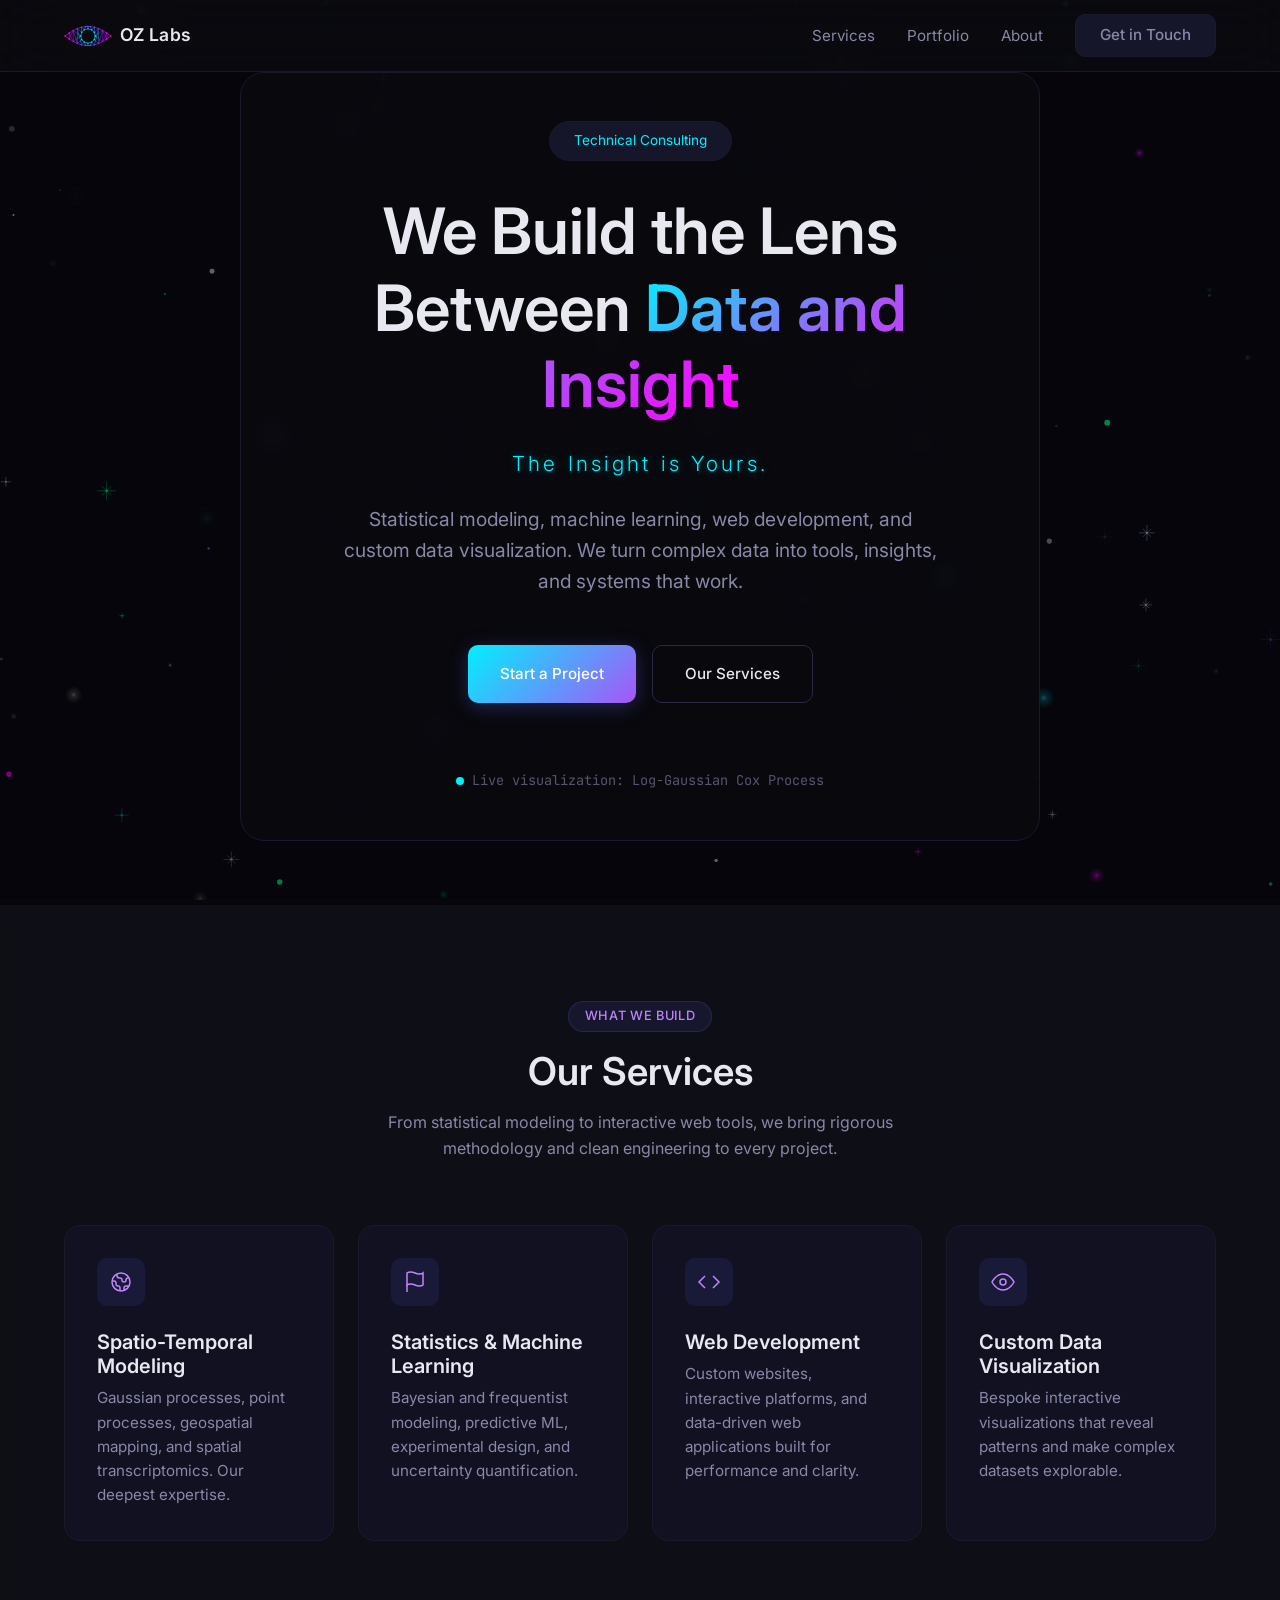
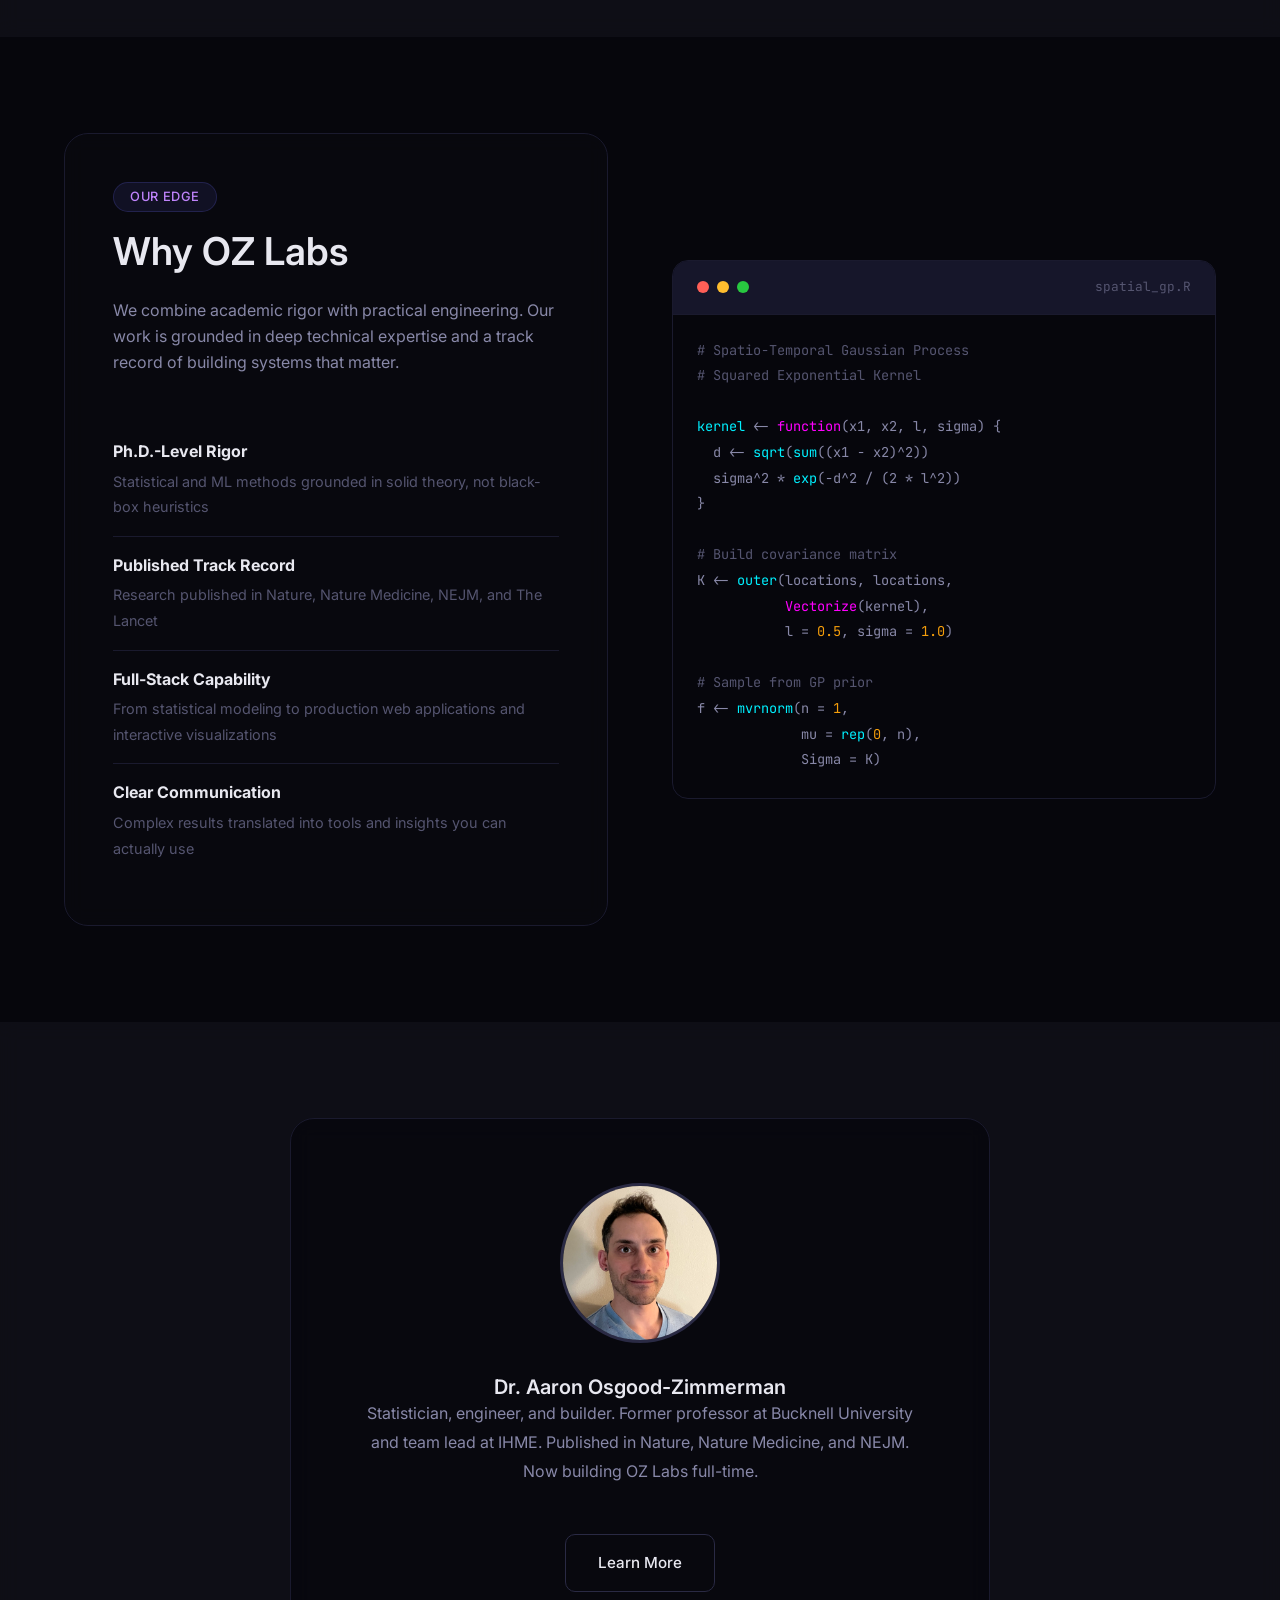
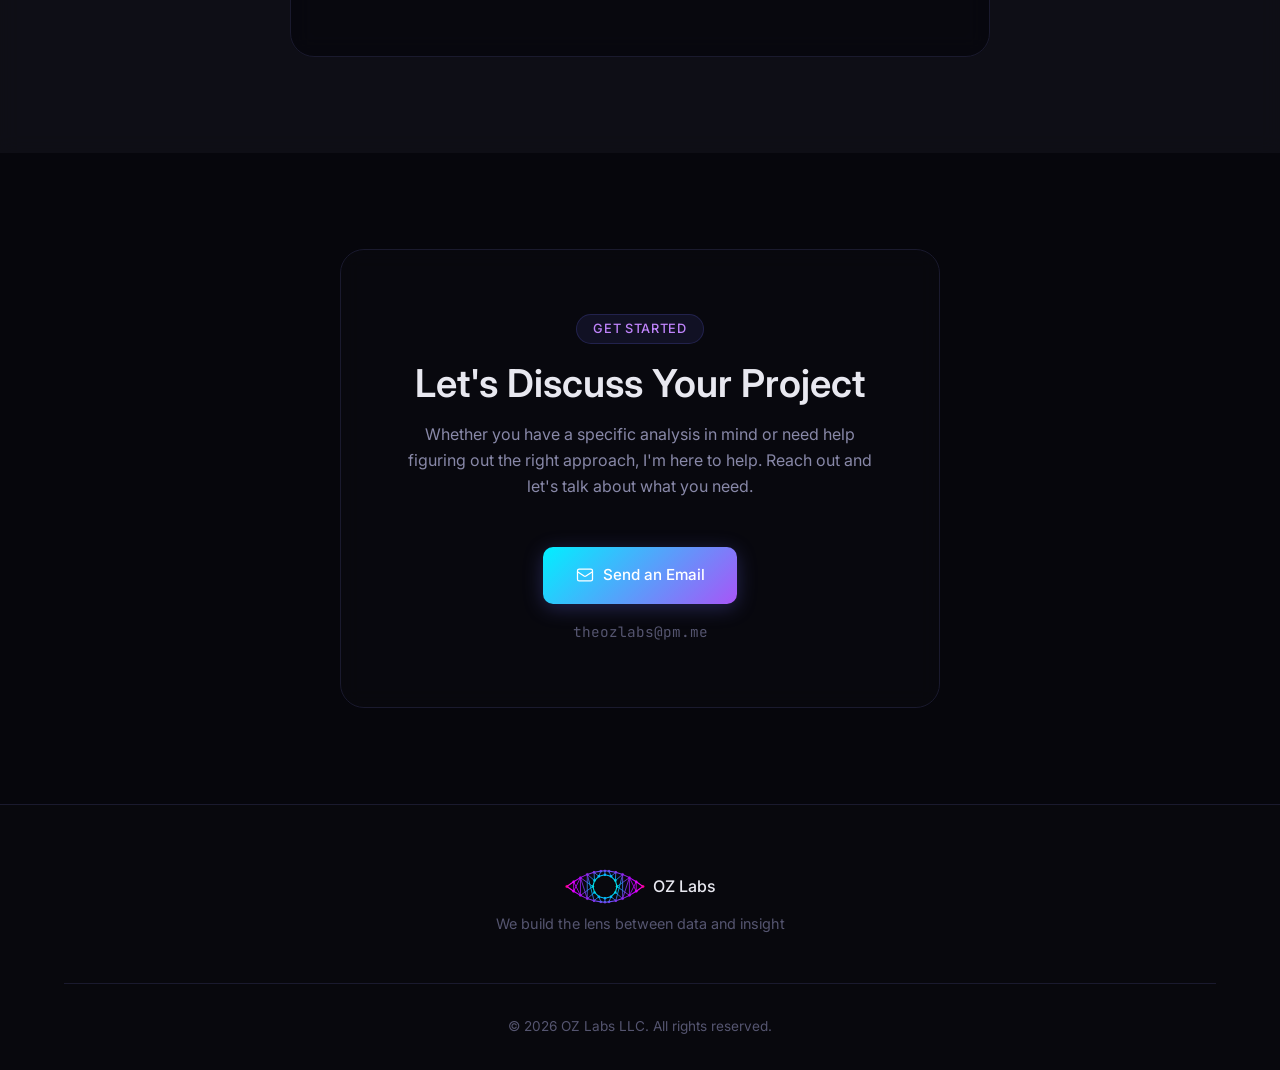
==== index.html @ 91faa467 "Task 1: remove empty testimonials section from rendered page Section markup kept in an HTML comment " ====
<!DOCTYPE html>
<html lang="en">
<head>
    <meta charset="UTF-8">
    <meta name="viewport" content="width=device-width, initial-scale=1.0">
    <title>OZ Labs | Statistics, Machine Learning & Data Visualization</title>
    <meta name="description" content="Statistical modeling, machine learning, web development, and custom data visualization. We turn complex data into tools, insights, and systems that work.">
    <link rel="icon" type="image/svg+xml" href="img/oz-labs-favicon.svg">
    <link rel="preconnect" href="https://fonts.googleapis.com">
    <link rel="preconnect" href="https://fonts.gstatic.com" crossorigin>
    <link href="https://fonts.googleapis.com/css2?family=Inter:wght@300;400;500;600;700&family=JetBrains+Mono:wght@400;500&display=swap" rel="stylesheet">
    <link rel="stylesheet" href="styles.css">
    <!-- Open Graph -->
    <meta property="og:type" content="website">
    <meta property="og:title" content="OZ Labs | Statistics, Machine Learning & Data Visualization">
    <meta property="og:description" content="Statistical modeling, machine learning, web development, and custom data visualization. We build the lens between data and insight.">
    <!-- Analytics: Sign up at https://plausible.io and replace ozstats.space below -->
    <!-- <script defer data-domain="ozstats.space" src="https://plausible.io/js/script.js"></script> -->
</head>
<body>
    <!-- Spatial GP Background Canvas -->
    <canvas id="gp-canvas"></canvas>

    <!-- Navigation -->
    <nav class="navbar">
        <div class="nav-container">
            <a href="#" class="logo">
                <img class="logo-eye" src="img/oz-labs-logo.svg" alt="OZ Labs">
                <span class="logo-text">OZ Labs</span>
            </a>
            <button class="nav-toggle" aria-label="Toggle navigation">
                <span></span>
                <span></span>
                <span></span>
            </button>
            <ul class="nav-menu">
                <li><a href="services.html">Services</a></li>
                <li><a href="portfolio.html">Portfolio</a></li>
                <li><a href="about.html">About</a></li>
                <li><a href="#contact" class="btn btn-nav">Get in Touch</a></li>
            </ul>
        </div>
    </nav>

    <!-- Hero Section -->
    <section class="hero">
        <div class="hero-content">
            <div class="hero-badge">Technical Consulting</div>
            <h1>We Build the Lens Between <span class="gradient-text">Data and Insight</span></h1>
            <p class="hero-sub-tagline">The Insight is Yours.</p>
            <p class="hero-subtitle">Statistical modeling, machine learning, web development, and custom data visualization. We turn complex data into tools, insights, and systems that work.</p>
            <div class="hero-cta">
                <a href="#contact" class="btn btn-primary">Start a Project</a>
                <a href="#services" class="btn btn-secondary">Our Services</a>
            </div>
            <div class="hero-note">
                <span class="pulse"></span>
                <span>Live visualization: Log-Gaussian Cox Process</span>
            </div>
        </div>
    </section>

    <!-- Services Section -->
    <section id="services" class="services">
        <div class="container">
            <div class="section-header">
                <span class="section-tag">What We Build</span>
                <h2>Our Services</h2>
                <p>From statistical modeling to interactive web tools, we bring rigorous methodology and clean engineering to every project.</p>
            </div>
            <div class="services-grid services-grid-4">
                <a href="services.html#spacetime" class="service-card">
                    <div class="service-icon">
                        <svg viewBox="0 0 24 24" fill="none" stroke="currentColor" stroke-width="1.5">
                            <path d="M3.055 11H5a2 2 0 012 2v1a2 2 0 002 2 2 2 0 012 2v2.945M8 3.935V5.5A2.5 2.5 0 0010.5 8h.5a2 2 0 012 2 2 2 0 104 0 2 2 0 012-2h1.064M15 20.488V18a2 2 0 012-2h3.064M21 12a9 9 0 11-18 0 9 9 0 0118 0z"/>
                        </svg>
                    </div>
                    <h3>Spatio-Temporal Modeling</h3>
                    <p>Gaussian processes, point processes, geospatial mapping, and spatial transcriptomics. Our deepest expertise.</p>
                </a>
                <a href="services.html#stats" class="service-card">
                    <div class="service-icon">
                        <svg viewBox="0 0 24 24" fill="none" stroke="currentColor" stroke-width="1.5">
                            <path d="M4 15s1-1 4-1 5 2 8 2 4-1 4-1V3s-1 1-4 1-5-2-8-2-4 1-4 1z"/><line x1="4" y1="22" x2="4" y2="15"/>
                        </svg>
                    </div>
                    <h3>Statistics & Machine Learning</h3>
                    <p>Bayesian and frequentist modeling, predictive ML, experimental design, and uncertainty quantification.</p>
                </a>
                <a href="services.html#web" class="service-card">
                    <div class="service-icon">
                        <svg viewBox="0 0 24 24" fill="none" stroke="currentColor" stroke-width="1.5">
                            <path d="M16 18l6-6-6-6M8 6l-6 6 6 6"/>
                        </svg>
                    </div>
                    <h3>Web Development</h3>
                    <p>Custom websites, interactive platforms, and data-driven web applications built for performance and clarity.</p>
                </a>
                <a href="services.html#dataviz" class="service-card">
                    <div class="service-icon">
                        <svg viewBox="0 0 24 24" fill="none" stroke="currentColor" stroke-width="1.5">
                            <path d="M1 12s4-8 11-8 11 8 11 8-4 8-11 8-11-8-11-8z"/><circle cx="12" cy="12" r="3"/>
                        </svg>
                    </div>
                    <h3>Custom Data Visualization</h3>
                    <p>Bespoke interactive visualizations that reveal patterns and make complex datasets explorable.</p>
                </a>
            </div>
        </div>
    </section>

    <!-- Why OZ Labs Section -->
    <section id="expertise" class="expertise">
        <div class="container">
            <div class="expertise-grid">
                <div class="expertise-content">
                    <span class="section-tag">Our Edge</span>
                    <h2>Why OZ Labs</h2>
                    <p>We combine academic rigor with practical engineering. Our work is grounded in deep technical expertise and a track record of building systems that matter.</p>
                    <ul class="expertise-list">
                        <li>
                            <strong>Ph.D.-Level Rigor</strong>
                            <span>Statistical and ML methods grounded in solid theory, not black-box heuristics</span>
                        </li>
                        <li>
                            <strong>Published Track Record</strong>
                            <span>Research published in Nature, Nature Medicine, NEJM, and The Lancet</span>
                        </li>
                        <li>
                            <strong>Full-Stack Capability</strong>
                            <span>From statistical modeling to production web applications and interactive visualizations</span>
                        </li>
                        <li>
                            <strong>Clear Communication</strong>
                            <span>Complex results translated into tools and insights you can actually use</span>
                        </li>
                    </ul>
                </div>
                <div class="expertise-visual">
                    <div class="code-block">
                        <div class="code-header">
                            <span class="code-dot"></span>
                            <span class="code-dot"></span>
                            <span class="code-dot"></span>
                            <span class="code-title">spatial_gp.R</span>
                        </div>
                        <pre><code><span class="code-comment"># Spatio-Temporal Gaussian Process</span>
<span class="code-comment"># Squared Exponential Kernel</span>

<span class="code-fn">kernel</span> <- <span class="code-keyword">function</span>(x1, x2, l, sigma) {
  d <- <span class="code-fn">sqrt</span>(<span class="code-fn">sum</span>((x1 - x2)^2))
  sigma^2 * <span class="code-fn">exp</span>(-d^2 / (2 * l^2))
}

<span class="code-comment"># Build covariance matrix</span>
K <- <span class="code-fn">outer</span>(locations, locations,
           <span class="code-keyword">Vectorize</span>(kernel),
           l = <span class="code-num">0.5</span>, sigma = <span class="code-num">1.0</span>)

<span class="code-comment"># Sample from GP prior</span>
f <- <span class="code-fn">mvrnorm</span>(n = <span class="code-num">1</span>,
             mu = <span class="code-fn">rep</span>(<span class="code-num">0</span>, n),
             Sigma = K)</code></pre>
                    </div>
                </div>
            </div>
        </div>
    </section>

    <!-- About Section -->
    <section id="about" class="about">
        <div class="container">
            <div class="about-teaser">
                <div class="about-headshot">
                    <img src="img/headshot.jpg" alt="Dr. Aaron Osgood-Zimmerman" onerror="this.style.display='none'">
                </div>
                <h3>Dr. Aaron Osgood-Zimmerman</h3>
                <p>Statistician, engineer, and builder. Former professor at Bucknell University and team lead at IHME. Published in Nature, Nature Medicine, and NEJM. Now building OZ Labs full-time.</p>
                <a href="about.html" class="btn btn-secondary">Learn More</a>
            </div>
        </div>
    </section>

    <!-- Contact Section -->
    <section id="contact" class="contact">
        <div class="container">
            <div class="contact-centered">
                <span class="section-tag">Get Started</span>
                <h2>Let's Discuss Your Project</h2>
                <p>Whether you have a specific analysis in mind or need help figuring out the right approach, I'm here to help. Reach out and let's talk about what you need.</p>
                <div class="contact-cta">
                    <a href="mailto:theozlabs@pm.me?subject=OZ%20Labs%20Inquiry" class="btn btn-primary">
                        <svg viewBox="0 0 24 24" fill="none" stroke="currentColor" stroke-width="1.5" width="20" height="20">
                            <path d="M3 8l7.89 5.26a2 2 0 002.22 0L21 8M5 19h14a2 2 0 002-2V7a2 2 0 00-2-2H5a2 2 0 00-2 2v10a2 2 0 002 2z"/>
                        </svg>
                        Send an Email
                    </a>
                    <a href="mailto:theozlabs@pm.me" class="contact-email-link">theozlabs@pm.me</a>
                </div>
            </div>
        </div>
    </section>

    <!--
    Testimonials section. Re-enable when at least 2 real client quotes are available.
    To re-enable: move the markup below out of this comment, then duplicate the
    testimonial-card div (replacing the placeholder text) once per client quote.

    <section id="testimonials" class="testimonials">
        <div class="container">
            <div class="section-header">
                <span class="section-tag">Testimonials</span>
                <h2>What Clients Say</h2>
            </div>
            <div class="testimonials-grid">
                <div class="testimonial-card">
                    <blockquote>
                        <p>"Quote from client about their experience working with OZ Labs."</p>
                    </blockquote>
                    <div class="testimonial-author">
                        <strong>Client Name</strong>
                        <span>Title, Organization</span>
                    </div>
                </div>
            </div>
        </div>
    </section>
    -->

    <!-- Footer -->
    <footer class="footer">
        <div class="container">
            <div class="footer-content">
                <div class="footer-brand">
                    <img class="footer-logo-eye" src="img/oz-labs-logo.svg" alt="OZ Labs">
                    <span>OZ Labs</span>
                </div>
                <p class="footer-tagline">We build the lens between data and insight</p>
            </div>
            <div class="footer-bottom">
                <p>&copy; 2026 OZ Labs LLC. All rights reserved.</p>
            </div>
        </div>
    </footer>

    <script src="main.js"></script>
</body>
</html>
---- styles.css ----
/* ============================================
   OZ Labs - Styles
   ============================================ */

/* CSS Variables */
:root {
    /* Colors — OZ Labs palette */
    --color-bg: #06060c;
    --color-bg-elevated: #0d0d18;
    --color-bg-card: #111122;
    --color-surface: #16162a;
    --color-border: #1a1a2e;
    --color-border-light: #2a2a44;

    --color-text: #e8e8f0;
    --color-text-secondary: #8888a8;
    --color-text-muted: #555570;

    --color-primary: #a855f7;
    --color-primary-light: #c084fc;
    --color-primary-dark: #9333ea;

    --color-accent: #00f0ff;
    --color-accent-secondary: #ff00ff;

    --color-green: #00ff88;

    --gradient-primary: linear-gradient(135deg, var(--color-accent) 0%, var(--color-primary) 100%);
    --gradient-text: linear-gradient(135deg, var(--color-accent) 0%, var(--color-primary) 50%, var(--color-accent-secondary) 100%);

    /* Typography */
    --font-sans: 'Inter', -apple-system, BlinkMacSystemFont, 'Segoe UI', sans-serif;
    --font-mono: 'JetBrains Mono', 'Fira Code', monospace;

    /* Spacing */
    --space-xs: 0.25rem;
    --space-sm: 0.5rem;
    --space-md: 1rem;
    --space-lg: 1.5rem;
    --space-xl: 2rem;
    --space-2xl: 3rem;
    --space-3xl: 4rem;
    --space-4xl: 6rem;

    /* Sizing */
    --container-max: 1200px;
    --nav-height: 72px;

    /* Effects */
    --transition-fast: 150ms ease;
    --transition-base: 250ms ease;
    --transition-slow: 400ms ease;
    --shadow-sm: 0 1px 2px rgba(0, 0, 0, 0.3);
    --shadow-md: 0 4px 12px rgba(0, 0, 0, 0.4);
    --shadow-lg: 0 8px 32px rgba(0, 0, 0, 0.5);
    --radius-sm: 6px;
    --radius-md: 10px;
    --radius-lg: 16px;
    --radius-xl: 24px;
}

/* Reset */
*, *::before, *::after {
    box-sizing: border-box;
    margin: 0;
    padding: 0;
}

html {
    scroll-behavior: smooth;
    scroll-padding-top: var(--nav-height);
}

body {
    font-family: var(--font-sans);
    font-size: 16px;
    line-height: 1.6;
    color: var(--color-text);
    background-color: var(--color-bg);
    overflow-x: hidden;
    -webkit-font-smoothing: antialiased;
    -moz-osx-font-smoothing: grayscale;
}

/* GP Canvas Background */
#gp-canvas {
    position: fixed;
    top: 0;
    left: 0;
    width: 100%;
    height: 100%;
    z-index: -1;
    opacity: 0.6;
}

/* Container */
.container {
    width: 100%;
    max-width: var(--container-max);
    margin: 0 auto;
    padding: 0 var(--space-lg);
}

/* Typography */
h1, h2, h3, h4, h5, h6 {
    font-weight: 600;
    line-height: 1.2;
    color: var(--color-text);
}

h1 { font-size: clamp(2.5rem, 5vw, 4rem); }
h2 { font-size: clamp(1.75rem, 3vw, 2.5rem); }
h3 { font-size: 1.25rem; }

p {
    color: var(--color-text-secondary);
}

a {
    color: inherit;
    text-decoration: none;
}

/* Buttons */
.btn {
    display: inline-flex;
    align-items: center;
    justify-content: center;
    gap: var(--space-sm);
    padding: var(--space-md) var(--space-xl);
    font-family: var(--font-sans);
    font-size: 0.95rem;
    font-weight: 500;
    border-radius: var(--radius-md);
    border: none;
    cursor: pointer;
    transition: all var(--transition-base);
    text-decoration: none;
}

.btn-primary {
    background: var(--gradient-primary);
    color: white;
    box-shadow: 0 4px 20px rgba(99, 102, 241, 0.3);
}

.btn-primary:hover {
    transform: translateY(-2px);
    box-shadow: 0 6px 28px rgba(99, 102, 241, 0.4);
}

.btn-secondary {
    background: transparent;
    color: var(--color-text);
    border: 1px solid var(--color-border-light);
}

.btn-secondary:hover {
    background: var(--color-surface);
    border-color: var(--color-primary);
}

.btn-nav {
    padding: var(--space-sm) var(--space-lg);
    background: var(--color-surface);
    border: 1px solid var(--color-border);
}

.btn-nav:hover {
    background: var(--color-primary);
    border-color: var(--color-primary);
}

.btn-full {
    width: 100%;
}

/* Navigation */
.navbar {
    position: fixed;
    top: 0;
    left: 0;
    right: 0;
    height: var(--nav-height);
    z-index: 1000;
    background: rgba(10, 10, 15, 0.8);
    backdrop-filter: blur(20px);
    border-bottom: 1px solid var(--color-border);
}

.nav-container {
    display: flex;
    align-items: center;
    justify-content: space-between;
    height: 100%;
    max-width: var(--container-max);
    margin: 0 auto;
    padding: 0 var(--space-lg);
}

.logo {
    display: flex;
    align-items: center;
    gap: var(--space-sm);
    font-weight: 600;
}

.logo-oz {
    width: 40px;
    height: 40px;
    border-radius: var(--radius-sm);
    flex-shrink: 0;
}

.logo-oz-sm {
    width: 32px;
    height: 32px;
}

.logo-text {
    color: var(--color-text);
    font-weight: 600;
    font-size: 1.1rem;
    letter-spacing: 0.02em;
}

.nav-menu {
    display: flex;
    align-items: center;
    gap: var(--space-xl);
    list-style: none;
}

.nav-menu a {
    color: var(--color-text-secondary);
    font-size: 0.95rem;
    transition: color var(--transition-fast);
}

.nav-menu a:hover {
    color: var(--color-text);
}

.nav-toggle {
    display: none;
    flex-direction: column;
    gap: 5px;
    background: none;
    border: none;
    cursor: pointer;
    padding: var(--space-sm);
}

.nav-toggle span {
    display: block;
    width: 24px;
    height: 2px;
    background: var(--color-text);
    transition: all var(--transition-fast);
}

/* Hero Section */
.hero {
    min-height: 100vh;
    display: flex;
    align-items: center;
    justify-content: center;
    padding: var(--nav-height) var(--space-lg) var(--space-3xl);
    position: relative;
}

.hero-content {
    max-width: 800px;
    text-align: center;
    background: rgba(10, 10, 15, 0.75);
    padding: var(--space-2xl) var(--space-3xl);
    border-radius: var(--radius-xl);
    backdrop-filter: blur(10px);
    border: 1px solid var(--color-border);
}

.hero-badge {
    display: inline-block;
    padding: var(--space-sm) var(--space-lg);
    background: var(--color-surface);
    border: 1px solid var(--color-border);
    border-radius: 100px;
    font-size: 0.85rem;
    color: var(--color-accent);
    margin-bottom: var(--space-xl);
}

.hero h1 {
    margin-bottom: var(--space-lg);
}

.gradient-text {
    background: var(--gradient-text);
    -webkit-background-clip: text;
    -webkit-text-fill-color: transparent;
    background-clip: text;
}

.hero-sub-tagline {
    font-size: 1.3rem;
    font-weight: 300;
    letter-spacing: 0.15em;
    margin: var(--space-md) auto var(--space-lg);
    color: var(--color-accent);
    text-shadow:
        0 0 10px rgba(0, 240, 255, 0.4),
        0 0 30px rgba(0, 240, 255, 0.15),
        0 0 60px rgba(168, 85, 247, 0.1);
    animation: subtleGlow 4s ease-in-out infinite, fadeInUp 0.8s ease forwards;
    animation-delay: 0.25s;
    opacity: 0;
}

@keyframes subtleGlow {
    0%, 100% {
        text-shadow:
            0 0 10px rgba(0, 240, 255, 0.4),
            0 0 30px rgba(0, 240, 255, 0.15),
            0 0 60px rgba(168, 85, 247, 0.1);
    }
    50% {
        text-shadow:
            0 0 15px rgba(0, 240, 255, 0.6),
            0 0 40px rgba(0, 240, 255, 0.25),
            0 0 80px rgba(168, 85, 247, 0.15),
            0 0 4px rgba(255, 255, 255, 0.3);
    }
}

.hero-subtitle {
    font-size: 1.2rem;
    max-width: 600px;
    margin: 0 auto var(--space-2xl);
    color: var(--color-text-secondary);
}

.hero-cta {
    display: flex;
    gap: var(--space-md);
    justify-content: center;
    flex-wrap: wrap;
    margin-bottom: var(--space-3xl);
}

.hero-note {
    display: inline-flex;
    align-items: center;
    gap: var(--space-sm);
    font-size: 0.85rem;
    color: var(--color-text-muted);
    font-family: var(--font-mono);
}

.pulse {
    width: 8px;
    height: 8px;
    background: var(--color-accent);
    border-radius: 50%;
    animation: pulse 2s ease-in-out infinite;
}

@keyframes pulse {
    0%, 100% { opacity: 1; transform: scale(1); }
    50% { opacity: 0.5; transform: scale(1.2); }
}

/* Color Scheme Toggle */
.color-toggle {
    margin-top: var(--space-lg);
}

.btn-toggle {
    display: inline-flex;
    align-items: center;
    gap: var(--space-sm);
    padding: var(--space-sm) var(--space-md);
    background: var(--color-surface);
    border: 1px solid var(--color-border);
    border-radius: 100px;
    color: var(--color-text-secondary);
    font-family: var(--font-mono);
    font-size: 0.8rem;
    cursor: pointer;
    transition: all var(--transition-base);
}

.btn-toggle:hover {
    border-color: var(--color-primary);
    color: var(--color-text);
}

.btn-toggle svg {
    width: 16px;
    height: 16px;
}

/* Section Styles */
section {
    padding: var(--space-4xl) 0;
}

.section-header {
    text-align: center;
    max-width: 600px;
    margin: 0 auto var(--space-3xl);
}

.section-tag {
    display: inline-block;
    padding: var(--space-xs) var(--space-md);
    background: rgba(99, 102, 241, 0.1);
    border: 1px solid rgba(99, 102, 241, 0.2);
    border-radius: 100px;
    font-size: 0.8rem;
    font-weight: 500;
    color: var(--color-primary-light);
    text-transform: uppercase;
    letter-spacing: 0.05em;
    margin-bottom: var(--space-md);
}

.section-header h2 {
    margin-bottom: var(--space-md);
}

/* Services Section */
.services {
    background: rgba(18, 18, 26, 0.75);
    backdrop-filter: blur(10px);
}

.services-grid {
    display: grid;
    grid-template-columns: repeat(auto-fit, minmax(260px, 1fr));
    gap: var(--space-lg);
}

.services-grid-4 {
    grid-template-columns: repeat(4, 1fr);
}

@media (max-width: 968px) {
    .services-grid-4 {
        grid-template-columns: repeat(2, 1fr);
    }
}

@media (max-width: 600px) {
    .services-grid-4 {
        grid-template-columns: 1fr;
    }
}

.service-card {
    padding: var(--space-xl);
    background: var(--color-bg-card);
    border: 1px solid var(--color-border);
    border-radius: var(--radius-lg);
    transition: all var(--transition-base);
}

.service-card:hover {
    border-color: var(--color-primary);
    transform: translateY(-4px);
    box-shadow: var(--shadow-lg);
}

.service-icon {
    width: 48px;
    height: 48px;
    display: flex;
    align-items: center;
    justify-content: center;
    background: rgba(99, 102, 241, 0.1);
    border-radius: var(--radius-md);
    margin-bottom: var(--space-lg);
}

.service-icon svg {
    width: 24px;
    height: 24px;
    color: var(--color-primary-light);
}

.service-card h3 {
    margin-bottom: var(--space-sm);
}

.service-card p {
    font-size: 0.95rem;
}

/* Expertise Section */
.expertise-grid {
    display: grid;
    grid-template-columns: 1fr 1fr;
    gap: var(--space-3xl);
    align-items: center;
}

.expertise-content {
    background: rgba(10, 10, 15, 0.75);
    padding: var(--space-2xl);
    border-radius: var(--radius-xl);
    backdrop-filter: blur(10px);
    border: 1px solid var(--color-border);
}

.expertise-content h2 {
    margin-bottom: var(--space-lg);
}

.expertise-content > p {
    margin-bottom: var(--space-2xl);
}

.expertise-list {
    list-style: none;
}

.expertise-list li {
    padding: var(--space-md) 0;
    border-bottom: 1px solid var(--color-border);
}

.expertise-list li:last-child {
    border-bottom: none;
}

.expertise-list strong {
    display: block;
    color: var(--color-text);
    margin-bottom: var(--space-xs);
}

.expertise-list span {
    font-size: 0.9rem;
    color: var(--color-text-muted);
}

/* Code Block */
.code-block {
    background: var(--color-bg);
    border: 1px solid var(--color-border);
    border-radius: var(--radius-lg);
    overflow: hidden;
}

.code-header {
    display: flex;
    align-items: center;
    gap: var(--space-sm);
    padding: var(--space-md) var(--space-lg);
    background: var(--color-surface);
    border-bottom: 1px solid var(--color-border);
}

.code-dot {
    width: 12px;
    height: 12px;
    border-radius: 50%;
    background: var(--color-border-light);
}

.code-dot:nth-child(1) { background: #ff5f57; }
.code-dot:nth-child(2) { background: #ffbd2e; }
.code-dot:nth-child(3) { background: #28c840; }

.code-title {
    margin-left: auto;
    font-family: var(--font-mono);
    font-size: 0.8rem;
    color: var(--color-text-muted);
}

.code-block pre {
    padding: var(--space-lg);
    overflow-x: auto;
}

.code-block code {
    font-family: var(--font-mono);
    font-size: 0.85rem;
    line-height: 1.7;
    color: var(--color-text-secondary);
}

.code-comment { color: var(--color-text-muted); }
.code-keyword { color: var(--color-accent-secondary); }
.code-fn { color: var(--color-accent); }
.code-num { color: #f59e0b; }

/* About Section */
.about {
    background: rgba(18, 18, 26, 0.75);
    backdrop-filter: blur(10px);
}

.about-features {
    display: grid;
    grid-template-columns: repeat(auto-fit, minmax(280px, 1fr));
    gap: var(--space-xl);
}

.feature {
    padding: var(--space-xl);
    background: var(--color-bg-card);
    border: 1px solid var(--color-border);
    border-radius: var(--radius-lg);
}

.feature-number {
    font-family: var(--font-mono);
    font-size: 0.85rem;
    color: var(--color-primary-light);
    margin-bottom: var(--space-md);
}

.feature h3 {
    margin-bottom: var(--space-sm);
}

/* Contact Section */
.contact-grid {
    display: grid;
    grid-template-columns: 1fr 1.2fr;
    gap: var(--space-3xl);
    align-items: start;
}

.contact-info {
    background: rgba(10, 10, 15, 0.75);
    padding: var(--space-2xl);
    border-radius: var(--radius-xl);
    backdrop-filter: blur(10px);
    border: 1px solid var(--color-border);
}

.contact-info h2 {
    margin-bottom: var(--space-md);
}

.contact-info > p {
    margin-bottom: var(--space-2xl);
}

.contact-details {
    display: flex;
    flex-direction: column;
    gap: var(--space-md);
}

.contact-link {
    display: inline-flex;
    align-items: center;
    gap: var(--space-sm);
    color: var(--color-text-secondary);
    transition: color var(--transition-fast);
}

.contact-link:hover {
    color: var(--color-primary-light);
}

.contact-link svg {
    width: 20px;
    height: 20px;
}

/* Contact Form */
.contact-form {
    background: var(--color-bg-card);
    padding: var(--space-2xl);
    border: 1px solid var(--color-border);
    border-radius: var(--radius-lg);
}

.form-group {
    margin-bottom: var(--space-lg);
}

.form-group label {
    display: block;
    font-size: 0.9rem;
    font-weight: 500;
    color: var(--color-text);
    margin-bottom: var(--space-sm);
}

.form-group input,
.form-group textarea {
    width: 100%;
    padding: var(--space-md);
    background: var(--color-surface);
    border: 1px solid var(--color-border);
    border-radius: var(--radius-md);
    color: var(--color-text);
    font-family: var(--font-sans);
    font-size: 1rem;
    transition: border-color var(--transition-fast);
}

.form-group input:focus,
.form-group textarea:focus {
    outline: none;
    border-color: var(--color-primary);
}

.form-group textarea {
    resize: vertical;
    min-height: 120px;
}

/* Footer */
.footer {
    padding: var(--space-3xl) 0 var(--space-xl);
    border-top: 1px solid var(--color-border);
    background: rgba(10, 10, 15, 0.85);
    backdrop-filter: blur(10px);
}

.footer-content {
    text-align: center;
    margin-bottom: var(--space-2xl);
}

.footer-brand {
    display: flex;
    align-items: center;
    justify-content: center;
    gap: var(--space-sm);
    font-weight: 500;
    margin-bottom: var(--space-sm);
}

.footer-brand .logo-oz {
    width: 32px;
    height: 32px;
}

.footer-logo-eye {
    width: 80px;
    height: auto;
}

.footer-tagline {
    font-size: 0.9rem;
    color: var(--color-text-muted);
}

.footer-bottom {
    text-align: center;
    padding-top: var(--space-xl);
    border-top: 1px solid var(--color-border);
}

.footer-bottom p {
    font-size: 0.85rem;
    color: var(--color-text-muted);
}

/* Responsive Design */
@media (max-width: 968px) {
    .expertise-grid,
    .contact-grid {
        grid-template-columns: 1fr;
        gap: var(--space-2xl);
    }

    .expertise-visual {
        order: -1;
    }
}

@media (max-width: 768px) {
    .nav-toggle {
        display: flex;
    }

    .nav-menu {
        position: fixed;
        top: var(--nav-height);
        left: 0;
        right: 0;
        flex-direction: column;
        background: var(--color-bg);
        padding: var(--space-xl);
        gap: var(--space-md);
        border-bottom: 1px solid var(--color-border);
        transform: translateY(-100%);
        opacity: 0;
        visibility: hidden;
        transition: all var(--transition-base);
    }

    .nav-menu.active {
        transform: translateY(0);
        opacity: 1;
        visibility: visible;
    }

    .nav-toggle.active span:nth-child(1) {
        transform: rotate(45deg) translate(5px, 5px);
    }

    .nav-toggle.active span:nth-child(2) {
        opacity: 0;
    }

    .nav-toggle.active span:nth-child(3) {
        transform: rotate(-45deg) translate(5px, -5px);
    }

    .hero-cta {
        flex-direction: column;
        align-items: center;
    }

    .btn {
        width: 100%;
        max-width: 300px;
    }

    section {
        padding: var(--space-3xl) 0;
    }
}

/* Animations */
@keyframes fadeInUp {
    from {
        opacity: 0;
        transform: translateY(30px);
    }
    to {
        opacity: 1;
        transform: translateY(0);
    }
}

.hero-content > * {
    animation: fadeInUp 0.8s ease forwards;
    opacity: 0;
}

.hero-badge { animation-delay: 0.1s; }
.hero h1 { animation-delay: 0.2s; }
.hero-sub-tagline { animation-delay: 0.3s; }
.hero-subtitle { animation-delay: 0.4s; }
.hero-cta { animation-delay: 0.5s; }
.hero-note { animation-delay: 0.6s; }

/* ============================================
   About Section - Enhanced
   ============================================ */

.about-grid {
    display: grid;
    grid-template-columns: 1.2fr 1fr;
    gap: var(--space-3xl);
    align-items: start;
}

.about-bio {
    background: rgba(10, 10, 15, 0.75);
    padding: var(--space-2xl);
    border-radius: var(--radius-xl);
    backdrop-filter: blur(10px);
    border: 1px solid var(--color-border);
}

.about-bio p {
    margin-bottom: var(--space-lg);
    line-height: 1.8;
}

.about-bio p:last-child {
    margin-bottom: 0;
}

.credential-card {
    background: var(--color-bg-card);
    border: 1px solid var(--color-border);
    border-radius: var(--radius-lg);
    padding: var(--space-xl);
    margin-bottom: var(--space-lg);
}

.credential-card:last-child {
    margin-bottom: 0;
}

.credential-card h4 {
    font-size: 0.85rem;
    text-transform: uppercase;
    letter-spacing: 0.05em;
    color: var(--color-primary-light);
    margin-bottom: var(--space-md);
}

.credential-card ul {
    list-style: none;
}

.credential-card li {
    padding: var(--space-sm) 0;
    font-size: 0.9rem;
    color: var(--color-text-secondary);
    border-bottom: 1px solid var(--color-border);
}

.credential-card li:last-child {
    border-bottom: none;
}

.credential-card li strong {
    color: var(--color-text);
    display: block;
}

.credential-card li em {
    color: var(--color-accent);
}

.credential-links {
    display: flex;
    flex-direction: column;
    gap: var(--space-sm);
}

.credential-links a {
    display: inline-flex;
    align-items: center;
    gap: var(--space-sm);
    color: var(--color-primary-light);
    font-size: 0.9rem;
    transition: color var(--transition-fast);
}

.credential-links a:hover {
    color: var(--color-accent);
}

/* ============================================
   Page Hero (subpages)
   ============================================ */

.page-hero {
    min-height: 50vh;
    display: flex;
    align-items: center;
    justify-content: center;
    padding: calc(var(--nav-height) + var(--space-3xl)) var(--space-lg) var(--space-3xl);
}

.page-hero-content {
    max-width: 700px;
    margin: 0 auto;
    text-align: center;
    background: rgba(10, 10, 15, 0.75);
    padding: var(--space-2xl) var(--space-3xl);
    border-radius: var(--radius-xl);
    backdrop-filter: blur(10px);
    border: 1px solid var(--color-border);
}

.page-hero-content h1 {
    margin-bottom: var(--space-md);
}

.page-hero-content > p {
    color: var(--color-text-secondary);
    font-size: 1.1rem;
}

.page-hero-content > * {
    animation: fadeInUp 0.8s ease forwards;
    opacity: 0;
}

.page-hero-content .section-tag { animation-delay: 0.1s; }
.page-hero-content h1 { animation-delay: 0.2s; }
.page-hero-content > p { animation-delay: 0.3s; }

/* Active nav link */
.nav-active {
    color: var(--color-text) !important;
}

/* ============================================
   Projects Page
   ============================================ */

.projects-section {
    background: rgba(18, 18, 26, 0.75);
    backdrop-filter: blur(10px);
    padding: var(--space-4xl) 0;
}

.projects-grid {
    display: grid;
    grid-template-columns: repeat(auto-fit, minmax(340px, 1fr));
    gap: var(--space-xl);
}

.project-card {
    background: var(--color-bg-card);
    border: 1px solid var(--color-border);
    border-radius: var(--radius-lg);
    padding: var(--space-2xl);
    transition: all var(--transition-base);
}

.project-card:hover {
    border-color: var(--color-primary);
    transform: translateY(-4px);
    box-shadow: var(--shadow-lg);
}

.project-meta {
    display: flex;
    flex-wrap: wrap;
    gap: var(--space-sm);
    margin-bottom: var(--space-lg);
}

.project-tag {
    display: inline-block;
    padding: var(--space-xs) var(--space-md);
    border-radius: 100px;
    font-size: 0.75rem;
    font-weight: 500;
    text-transform: uppercase;
    letter-spacing: 0.03em;
}

.project-tag-journal {
    background: rgba(99, 102, 241, 0.15);
    color: var(--color-primary-light);
    border: 1px solid rgba(99, 102, 241, 0.3);
}

.project-tag-role {
    background: rgba(34, 211, 238, 0.1);
    color: var(--color-accent);
    border: 1px solid rgba(34, 211, 238, 0.2);
}

.project-tag-status {
    background: rgba(168, 85, 247, 0.1);
    color: var(--color-accent-secondary);
    border: 1px solid rgba(168, 85, 247, 0.2);
}

.project-card h3 {
    margin-bottom: var(--space-md);
    font-size: 1.15rem;
}

.project-card > p {
    font-size: 0.95rem;
    line-height: 1.7;
}

.project-impact {
    margin-top: var(--space-md);
    font-size: 0.85rem !important;
    color: var(--color-text-muted) !important;
    font-style: italic;
}

/* ============================================
   Publications Section
   ============================================ */

.publications-section {
    padding: var(--space-4xl) 0;
}

.publications-list {
    max-width: 800px;
    margin: 0 auto;
}

.pub-item {
    padding: var(--space-lg) 0;
    border-bottom: 1px solid var(--color-border);
}

.pub-item:last-child {
    border-bottom: none;
}

.pub-year {
    font-family: var(--font-mono);
    font-size: 0.8rem;
    color: var(--color-primary-light);
    margin-bottom: var(--space-xs);
}

.pub-title {
    font-weight: 500;
    color: var(--color-text);
    margin-bottom: var(--space-xs);
}

.pub-authors {
    font-size: 0.85rem;
    color: var(--color-text-muted);
    margin-bottom: var(--space-xs);
}

.pub-journal {
    font-size: 0.85rem;
    color: var(--color-accent);
    font-style: italic;
}

.pub-note {
    margin-top: var(--space-lg);
    font-size: 0.8rem;
    color: var(--color-text-muted);
    font-style: italic;
}

.inline-link {
    color: var(--color-primary-light);
    text-decoration: underline;
    text-underline-offset: 2px;
    transition: color var(--transition-fast);
}

.inline-link:hover {
    color: var(--color-accent);
}

/* ============================================
   Headshot
   ============================================ */

.about-headshot {
    width: 160px;
    height: 160px;
    border-radius: 50%;
    overflow: hidden;
    margin: 0 auto var(--space-xl);
    border: 3px solid var(--color-border-light);
    background: var(--color-surface);
    display: flex;
    align-items: center;
    justify-content: center;
}

.about-headshot img {
    width: 100%;
    height: 100%;
    object-fit: cover;
}

/* ============================================
   Contact Section - Centered (mailto)
   ============================================ */

.contact-centered {
    max-width: 600px;
    margin: 0 auto;
    text-align: center;
    background: rgba(10, 10, 15, 0.75);
    padding: var(--space-3xl);
    border-radius: var(--radius-xl);
    backdrop-filter: blur(10px);
    border: 1px solid var(--color-border);
}

.contact-centered .section-tag {
    margin-bottom: var(--space-md);
}

.contact-centered h2 {
    margin-bottom: var(--space-md);
}

.contact-centered > p {
    margin-bottom: var(--space-2xl);
    color: var(--color-text-secondary);
}

.contact-cta {
    display: flex;
    flex-direction: column;
    align-items: center;
    gap: var(--space-md);
}

.contact-email-link {
    font-family: var(--font-mono);
    font-size: 0.9rem;
    color: var(--color-text-muted);
    transition: color var(--transition-fast);
}

.contact-email-link:hover {
    color: var(--color-primary-light);
}

/* ============================================
   Testimonials (hidden until populated)
   ============================================ */

.testimonials {
    background: rgba(18, 18, 26, 0.75);
    backdrop-filter: blur(10px);
}

.testimonials-grid {
    display: grid;
    grid-template-columns: repeat(auto-fit, minmax(300px, 1fr));
    gap: var(--space-xl);
}

.testimonial-card {
    background: var(--color-bg-card);
    border: 1px solid var(--color-border);
    border-radius: var(--radius-lg);
    padding: var(--space-2xl);
}

.testimonial-card blockquote p {
    font-size: 1rem;
    line-height: 1.7;
    color: var(--color-text-secondary);
    font-style: italic;
    margin-bottom: var(--space-lg);
}

.testimonial-author strong {
    display: block;
    color: var(--color-text);
    font-size: 0.95rem;
}

.testimonial-author span {
    font-size: 0.85rem;
    color: var(--color-text-muted);
}

/* ============================================
   Logo (OZ Labs eye SVG)
   ============================================ */

.logo-eye {
    width: 48px;
    height: 48px;
    flex-shrink: 0;
}

.logo-eye-sm {
    width: 32px;
    height: 32px;
}

/* ============================================
   Service Tabs (services.html)
   ============================================ */

.tabs-section {
    background: rgba(13, 13, 24, 0.75);
    backdrop-filter: blur(10px);
    padding: var(--space-lg) 0 var(--space-4xl);
}

.tabs-nav {
    display: flex;
    justify-content: center;
    gap: var(--space-xs);
    margin-bottom: var(--space-xl);
    border-bottom: 1px solid var(--color-border);
    overflow-x: auto;
    -webkit-overflow-scrolling: touch;
    scrollbar-width: none;
}

.tabs-nav::-webkit-scrollbar {
    display: none;
}

.tab-btn {
    padding: var(--space-sm) var(--space-md);
    background: none;
    border: none;
    border-bottom: 2px solid transparent;
    color: var(--color-text-muted);
    font-family: var(--font-sans);
    font-size: 1.0rem;
    font-weight: 500;
    cursor: pointer;
    transition: all var(--transition-base);
    white-space: nowrap;
}

.tab-btn:hover {
    color: var(--color-text-secondary);
}

.tab-btn.active {
    color: var(--color-accent);
    border-bottom-color: var(--color-accent);
}

/* Viz controls panel */
.viz-controls {
    background: rgba(13, 13, 24, 0.8);
    backdrop-filter: blur(10px);
    border: 1px solid var(--color-border);
    border-radius: var(--radius-md);
    padding: var(--space-md) var(--space-lg);
    margin-bottom: var(--space-lg);
    text-align: center;
}

.viz-controls-header {
    margin-bottom: var(--space-sm);
}

.viz-label {
    color: var(--color-text-secondary);
    font-size: 0.85rem;
    font-family: var(--font-mono);
}

.viz-cta {
    margin-top: var(--space-sm);
    color: var(--color-text-muted);
    font-size: 0.8rem;
    font-style: italic;
}

.viz-params {
    display: flex;
    flex-wrap: wrap;
    gap: var(--space-md) var(--space-xl);
    justify-content: center;
    align-items: center;
}

.viz-param {
    display: flex;
    align-items: center;
    gap: var(--space-sm);
    font-size: 0.8rem;
    color: var(--color-text-secondary);
}

.viz-param label {
    white-space: nowrap;
}

.viz-param input[type="range"] {
    width: 100px;
    accent-color: var(--color-accent);
    cursor: pointer;
}

.viz-param select {
    background: var(--color-bg-card);
    color: var(--color-text);
    border: 1px solid var(--color-border);
    border-radius: var(--radius-sm);
    padding: 2px 6px;
    font-size: 0.8rem;
    font-family: var(--font-sans);
    cursor: pointer;
}

.viz-param select:focus {
    outline: 1px solid var(--color-accent);
}

/* Dataviz tab: increase transparency so viz shows through */
body.dataviz-active .page-hero-content {
    background: rgba(10, 10, 15, 0.25);
    backdrop-filter: blur(4px);
}
body.dataviz-active .tabs-section {
    background: rgba(13, 13, 24, 0.25);
    backdrop-filter: blur(4px);
}
body.dataviz-active .tab-panel {
    background: rgba(17, 17, 34, 0.4);
}
body.dataviz-active .viz-controls {
    background: rgba(13, 13, 24, 0.35);
    backdrop-filter: blur(4px);
}

@media (max-width: 768px) {
    .viz-params {
        flex-direction: column;
        gap: var(--space-sm);
    }
    .viz-param input[type="range"] {
        width: 80px;
    }
}

.tab-content {
    display: none;
    animation: fadeIn 0.3s ease;
}

.tab-content.active {
    display: block;
}

@keyframes fadeIn {
    from { opacity: 0; }
    to { opacity: 1; }
}

.tab-panel {
    background: var(--color-bg-card);
    border: 1px solid var(--color-border);
    border-radius: var(--radius-lg);
    padding: var(--space-xl) var(--space-3xl) var(--space-3xl);
}

.tab-panel h3 {
    font-size: 1.5rem;
    margin-bottom: var(--space-md);
    text-align: center;
}

.tab-panel > p {
    line-height: 1.8;
    margin-bottom: var(--space-lg);
}

.tab-offerings {
    list-style: none;
    margin-bottom: var(--space-2xl);
}

.tab-offerings li {
    padding: var(--space-sm) 0;
    color: var(--color-text-secondary);
    font-size: 0.95rem;
    display: flex;
    align-items: baseline;
    gap: var(--space-sm);
}

.tab-offerings li::before {
    content: '';
    width: 6px;
    height: 6px;
    background: var(--color-accent);
    border-radius: 50%;
    flex-shrink: 0;
    margin-top: 0.5em;
}

.tab-tech {
    display: flex;
    flex-wrap: wrap;
    gap: var(--space-sm);
    margin-bottom: var(--space-2xl);
}

/* ============================================
   Tech Badges
   ============================================ */

.tech-badge {
    display: inline-block;
    padding: var(--space-xs) var(--space-md);
    background: rgba(0, 240, 255, 0.08);
    border: 1px solid rgba(0, 240, 255, 0.15);
    border-radius: 100px;
    font-family: var(--font-mono);
    font-size: 0.75rem;
    color: var(--color-accent);
}

/* ============================================
   Portfolio additions
   ============================================ */

.portfolio-section-heading {
    margin-bottom: var(--space-2xl);
}

.portfolio-section-heading h3 {
    font-size: 1.25rem;
    color: var(--color-text);
    margin-bottom: var(--space-sm);
}

.portfolio-section-heading p {
    font-size: 0.9rem;
    color: var(--color-text-muted);
}

.project-tag-type {
    background: rgba(0, 255, 136, 0.1);
    color: var(--color-green);
    border: 1px solid rgba(0, 255, 136, 0.2);
}

.project-link {
    display: inline-flex;
    align-items: center;
    gap: var(--space-sm);
    margin-top: var(--space-lg);
    padding: var(--space-sm) var(--space-lg);
    background: rgba(0, 240, 255, 0.08);
    border: 1px solid rgba(0, 240, 255, 0.2);
    border-radius: var(--radius-md);
    color: var(--color-accent);
    font-size: 0.85rem;
    font-weight: 500;
    transition: all var(--transition-fast);
}

.project-link:hover {
    background: rgba(0, 240, 255, 0.15);
    border-color: var(--color-accent);
}

.project-link svg {
    width: 14px;
    height: 14px;
}

/* ============================================
   About Page - Tech Skills
   ============================================ */

.skills-grid {
    display: grid;
    grid-template-columns: repeat(auto-fit, minmax(240px, 1fr));
    gap: var(--space-lg);
}

.skill-category {
    background: var(--color-bg-card);
    border: 1px solid var(--color-border);
    border-radius: var(--radius-lg);
    padding: var(--space-xl);
}

.skill-category h4 {
    font-size: 0.85rem;
    text-transform: uppercase;
    letter-spacing: 0.05em;
    color: var(--color-accent);
    margin-bottom: var(--space-md);
}

.skill-category .tech-badges {
    display: flex;
    flex-wrap: wrap;
    gap: var(--space-sm);
}

/* ============================================
   About Teaser (index.html)
   ============================================ */

.about-teaser {
    max-width: 700px;
    margin: 0 auto;
    text-align: center;
    background: rgba(6, 6, 12, 0.75);
    padding: var(--space-3xl);
    border-radius: var(--radius-xl);
    backdrop-filter: blur(10px);
    border: 1px solid var(--color-border);
}

.about-teaser .about-headshot {
    margin-bottom: var(--space-xl);
}

.about-teaser p {
    margin-bottom: var(--space-xl);
    line-height: 1.8;
}

.about-teaser .btn {
    margin-top: var(--space-md);
}

/* ============================================
   Responsive - all sections
   ============================================ */

@media (max-width: 968px) {
    .about-grid {
        grid-template-columns: 1fr;
    }
}

@media (max-width: 768px) {
    .page-hero-content {
        padding: var(--space-xl) var(--space-lg);
    }

    .projects-grid {
        grid-template-columns: 1fr;
    }

    .contact-centered {
        padding: var(--space-xl);
    }

    .tab-btn {
        padding: var(--space-sm) var(--space-lg);
        font-size: 0.85rem;
    }

    .tab-panel {
        padding: var(--space-xl);
    }

    .skills-grid {
        grid-template-columns: 1fr;
    }
}
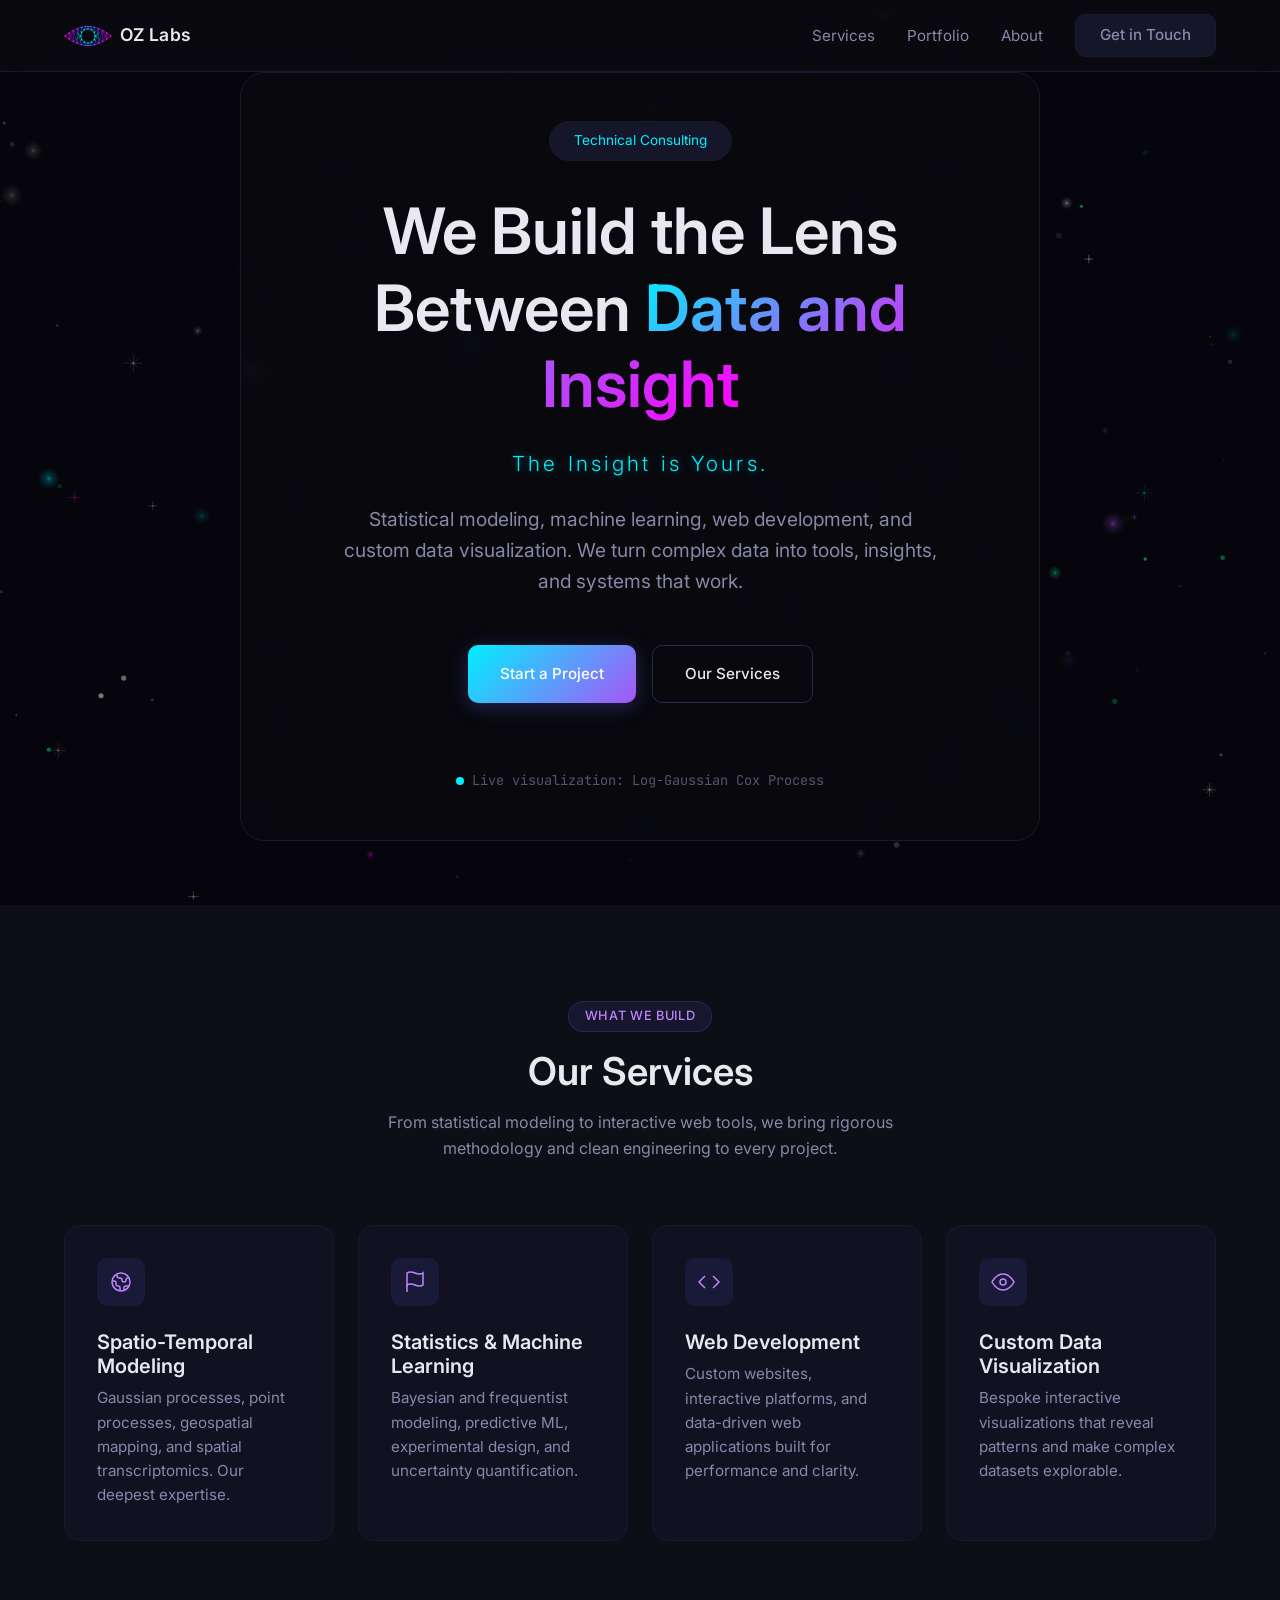
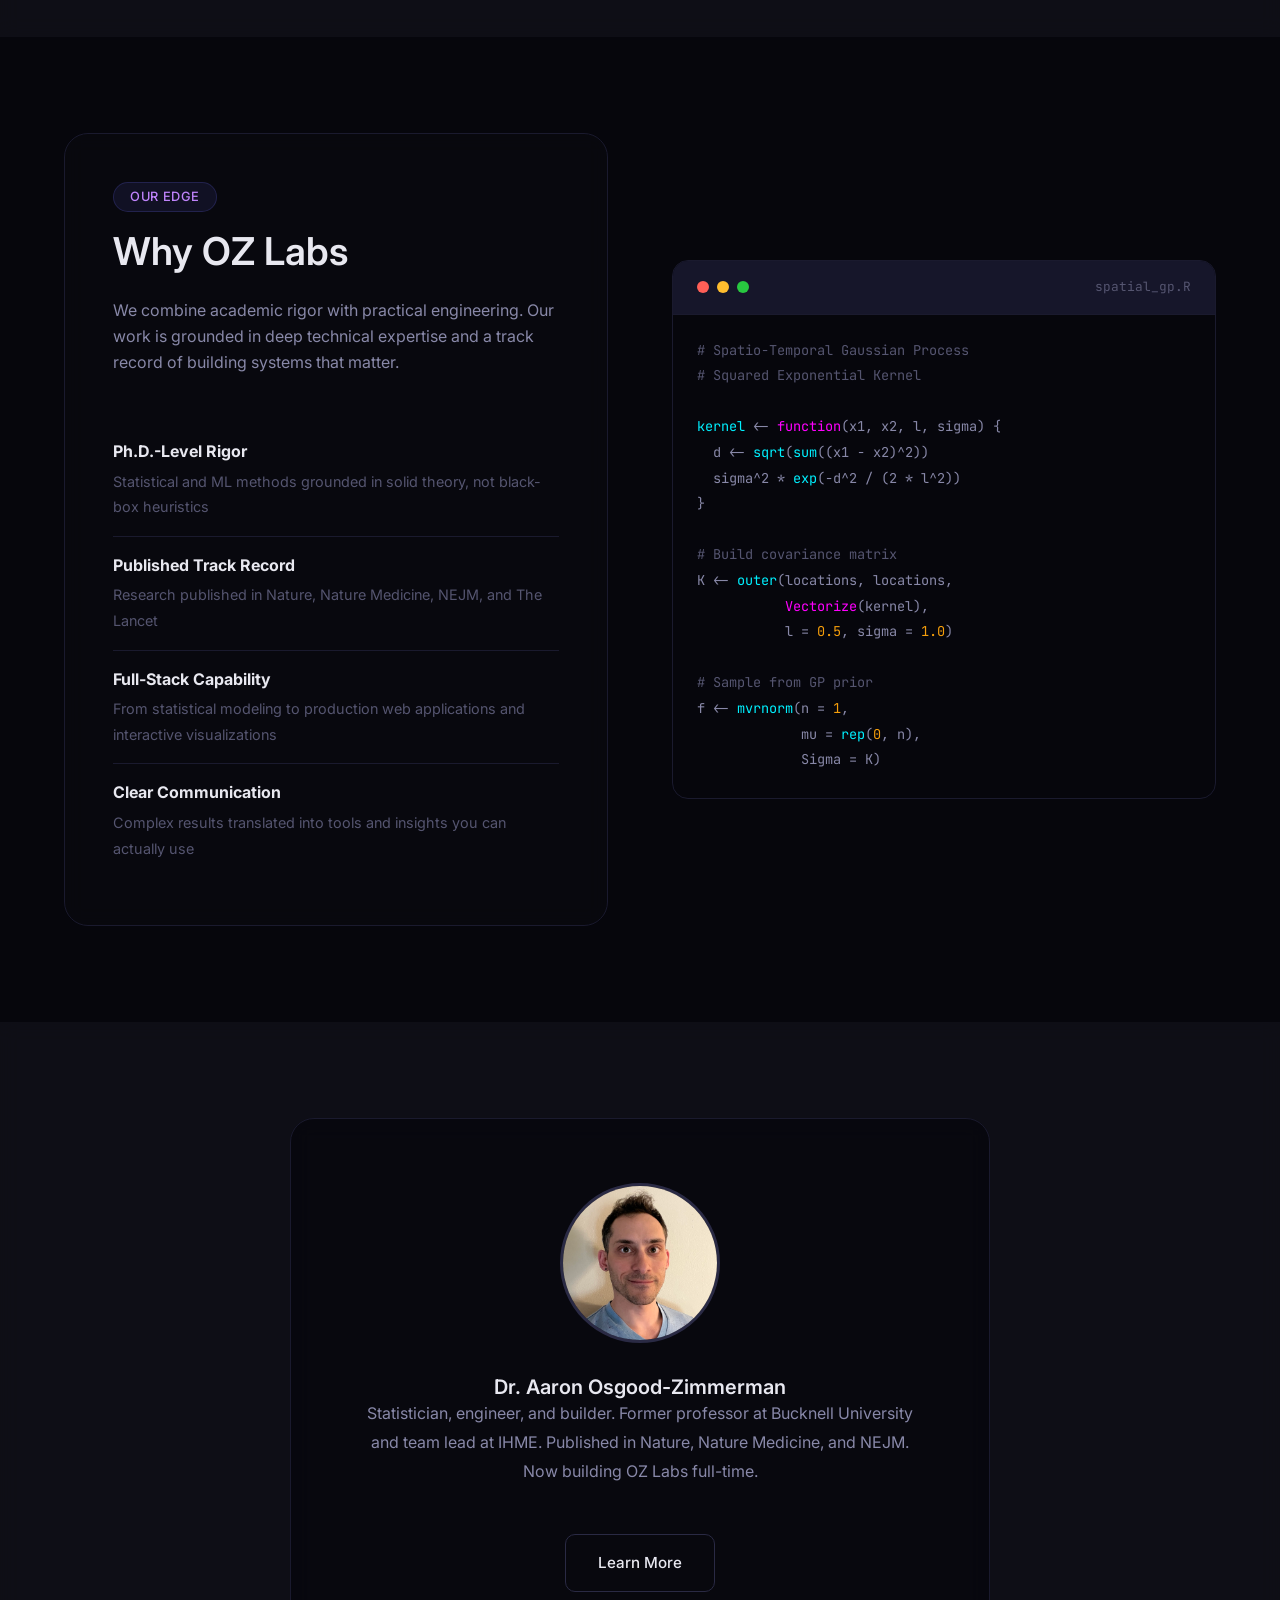
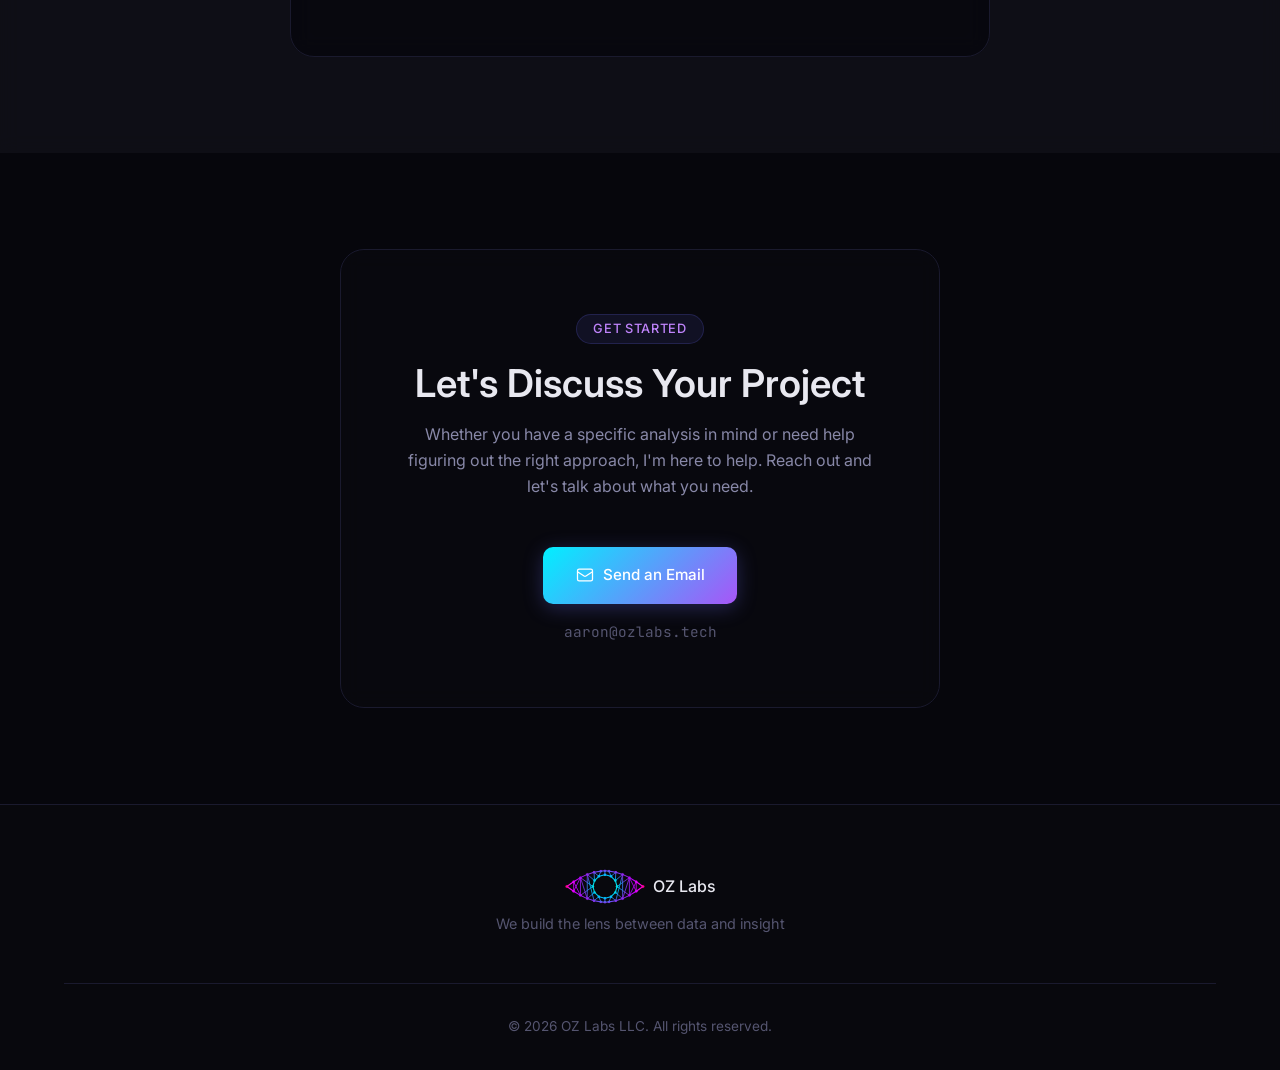
==== commit 81ac0f9d: "Task 2: replace contact email theozlabs@pm.me -> aaron@ozlabs.tech Applies to mailto links (incl. su" ====
--- a/index.html
+++ b/index.html
@@ -189,13 +189,13 @@
                 <h2>Let's Discuss Your Project</h2>
                 <p>Whether you have a specific analysis in mind or need help figuring out the right approach, I'm here to help. Reach out and let's talk about what you need.</p>
                 <div class="contact-cta">
-                    <a href="mailto:theozlabs@pm.me?subject=OZ%20Labs%20Inquiry" class="btn btn-primary">
+                    <a href="mailto:aaron@ozlabs.tech?subject=OZ%20Labs%20Inquiry" class="btn btn-primary">
                         <svg viewBox="0 0 24 24" fill="none" stroke="currentColor" stroke-width="1.5" width="20" height="20">
                             <path d="M3 8l7.89 5.26a2 2 0 002.22 0L21 8M5 19h14a2 2 0 002-2V7a2 2 0 00-2-2H5a2 2 0 00-2 2v10a2 2 0 002 2z"/>
                         </svg>
                         Send an Email
                     </a>
-                    <a href="mailto:theozlabs@pm.me" class="contact-email-link">theozlabs@pm.me</a>
+                    <a href="mailto:aaron@ozlabs.tech" class="contact-email-link">aaron@ozlabs.tech</a>
                 </div>
             </div>
         </div>
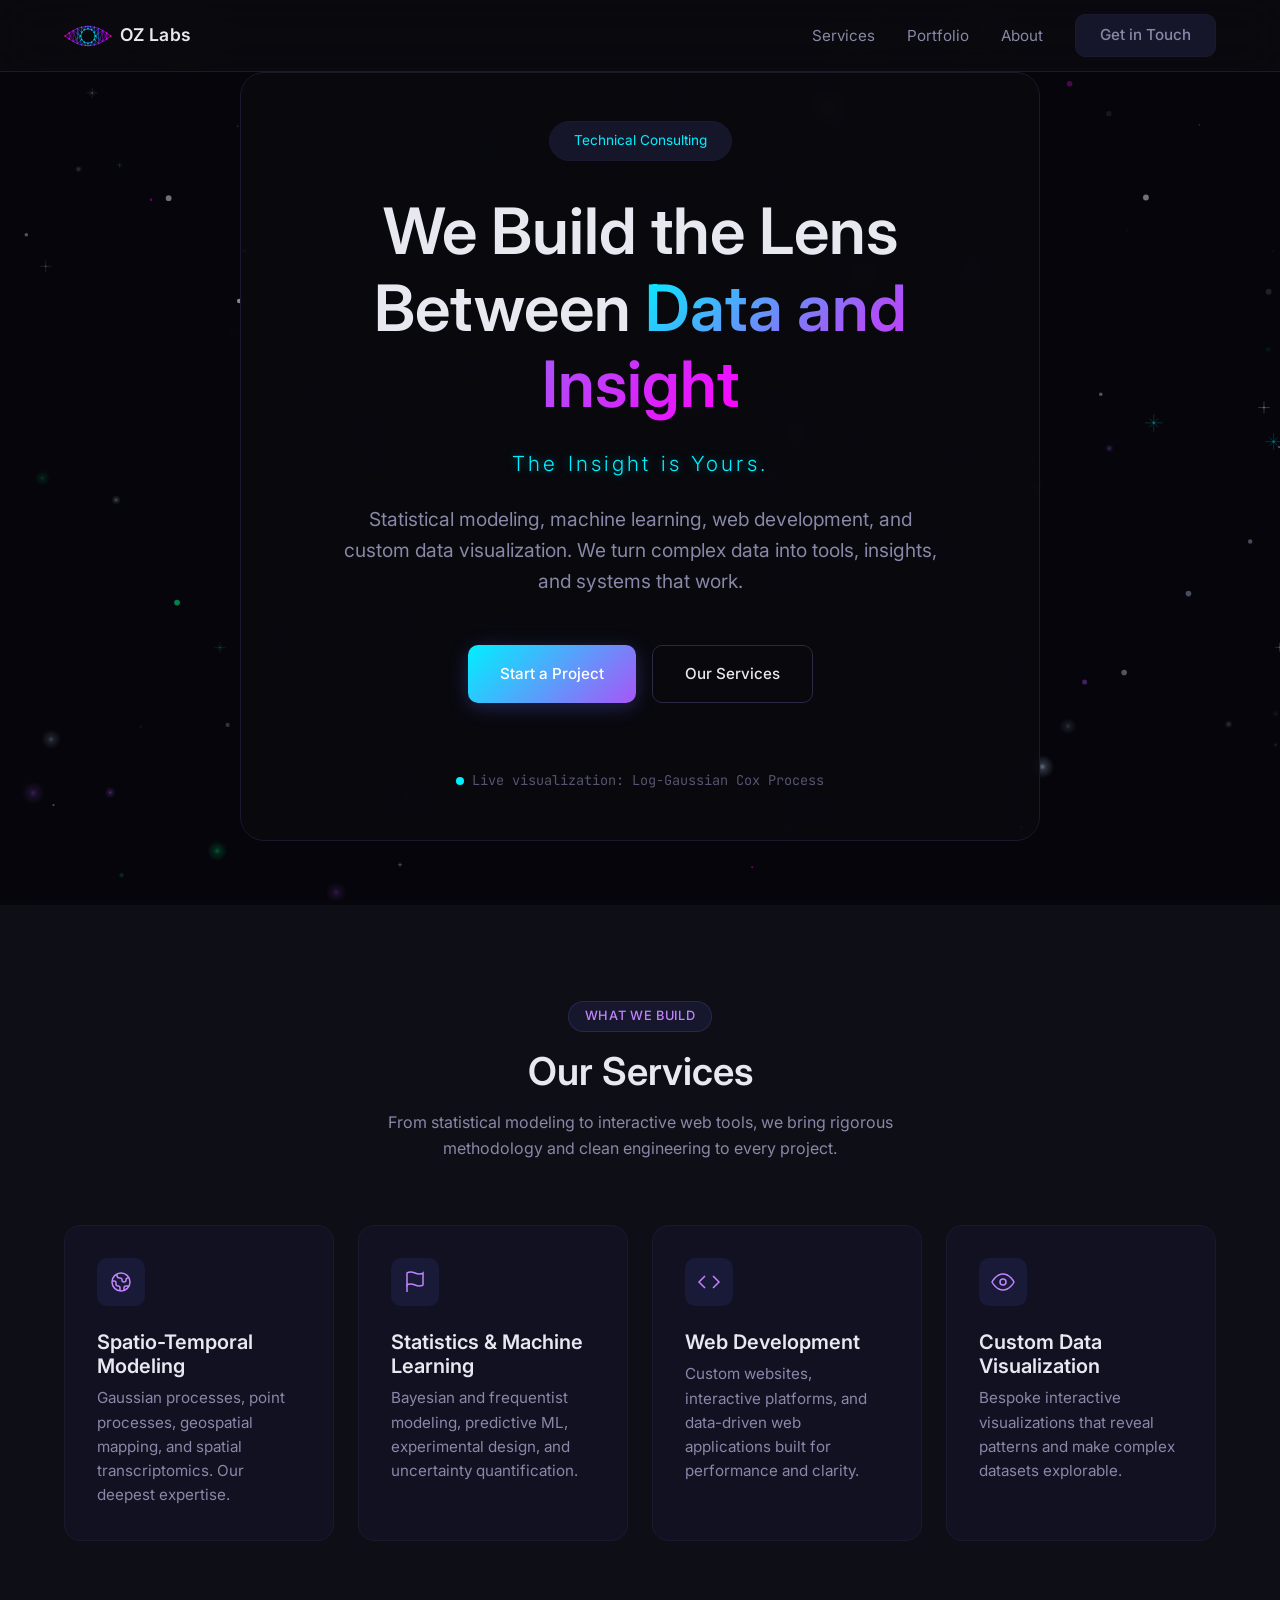
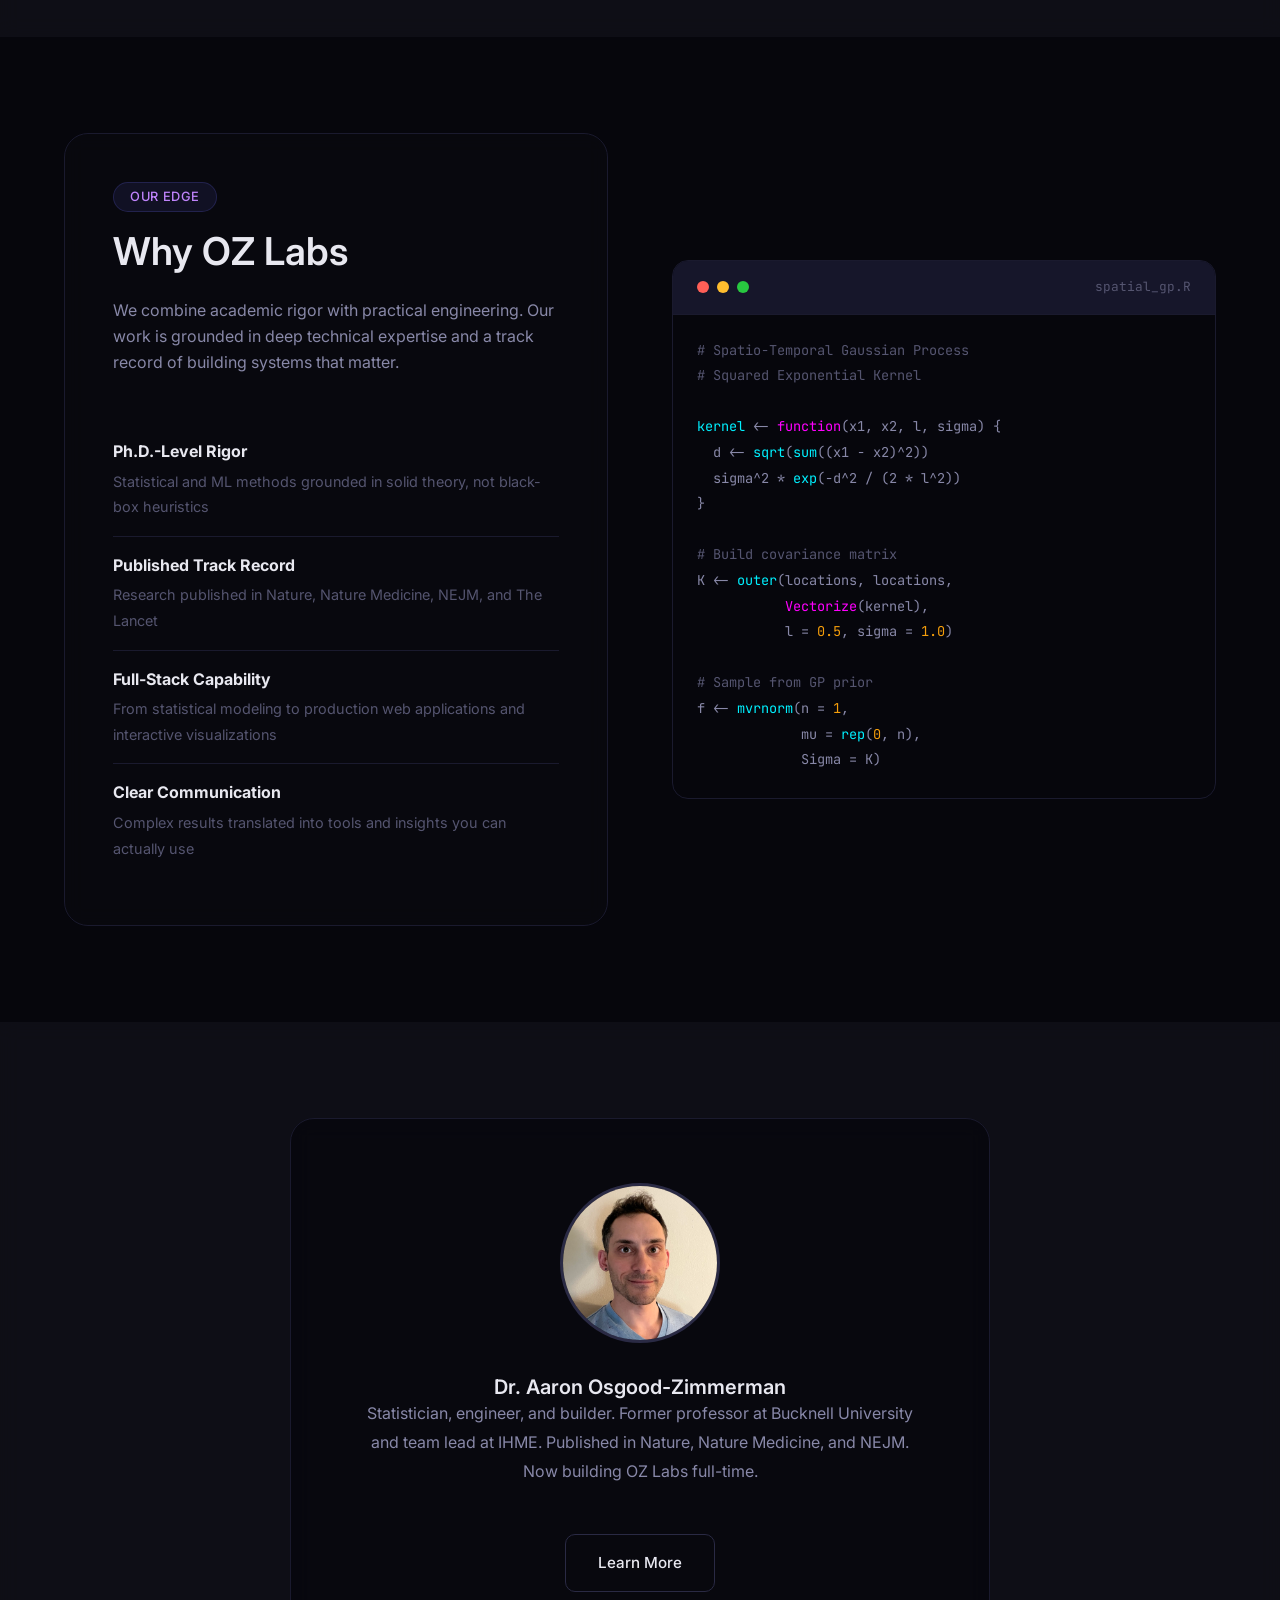
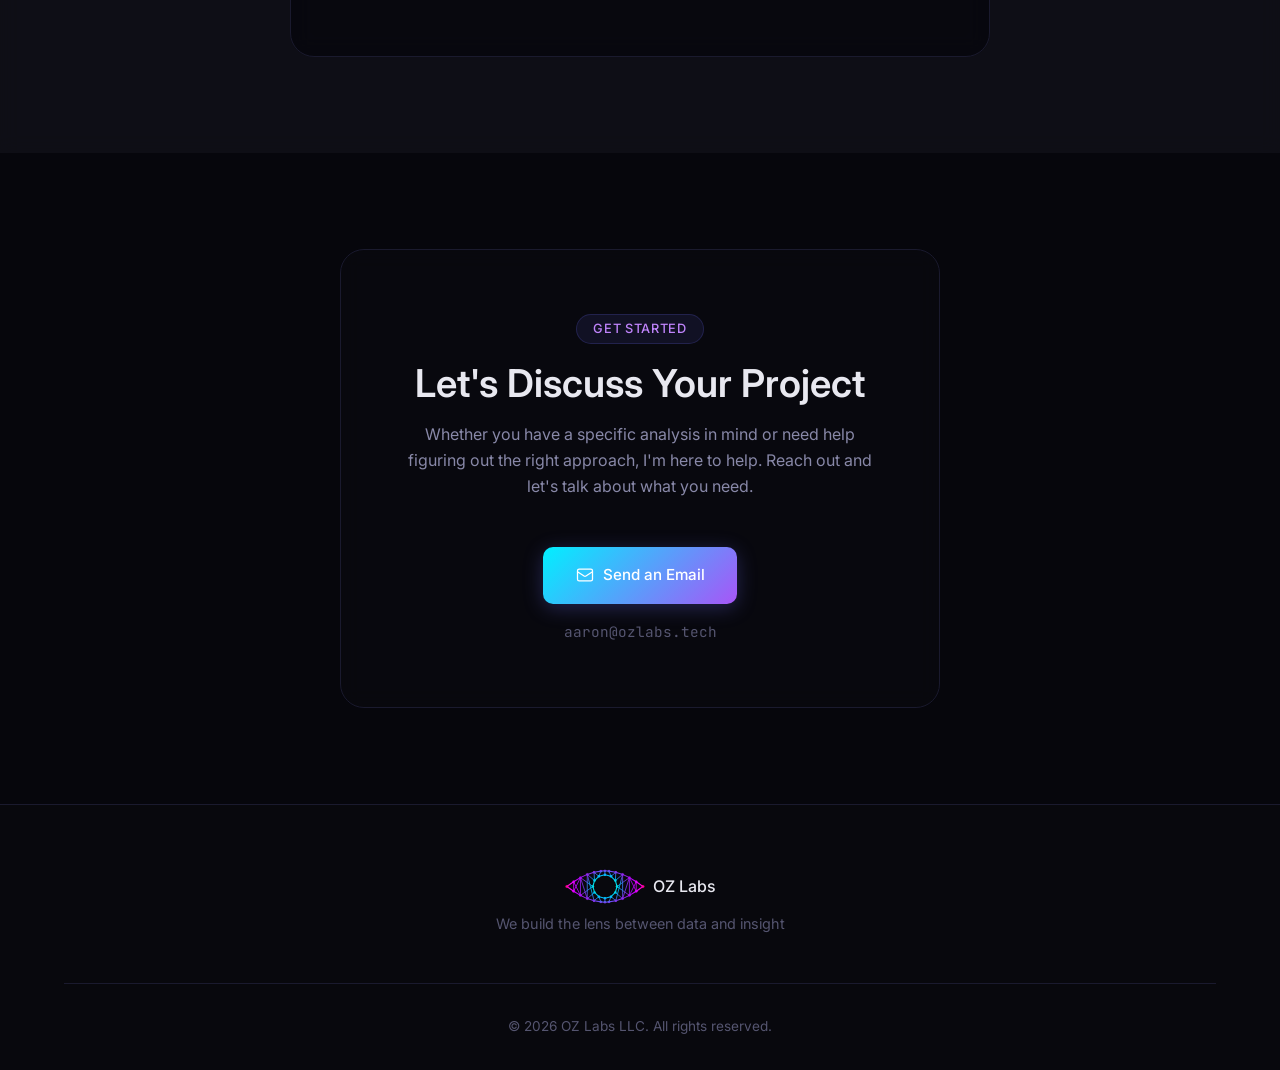
==== commit bb349e7c: "Task 3: add scheduling CTA behind BOOKING_URL config 'Book a 30-Minute Intro Call' buttons added to " ====
--- a/index.html
+++ b/index.html
@@ -189,7 +189,14 @@
                 <h2>Let's Discuss Your Project</h2>
                 <p>Whether you have a specific analysis in mind or need help figuring out the right approach, I'm here to help. Reach out and let's talk about what you need.</p>
                 <div class="contact-cta">
-                    <a href="mailto:aaron@ozlabs.tech?subject=OZ%20Labs%20Inquiry" class="btn btn-primary">
+                    <!-- Booking button is hidden until BOOKING_URL is set in main.js; the email button is then demoted to secondary. -->
+                    <a href="#" class="btn btn-primary booking-cta" target="_blank" rel="noopener" style="display: none;">
+                        <svg viewBox="0 0 24 24" fill="none" stroke="currentColor" stroke-width="1.5" width="20" height="20">
+                            <rect x="3" y="4" width="18" height="18" rx="2"/><path d="M16 2v4M8 2v4M3 10h18"/>
+                        </svg>
+                        Book a 30-Minute Intro Call
+                    </a>
+                    <a href="mailto:aaron@ozlabs.tech?subject=OZ%20Labs%20Inquiry" class="btn btn-primary email-cta">
                         <svg viewBox="0 0 24 24" fill="none" stroke="currentColor" stroke-width="1.5" width="20" height="20">
                             <path d="M3 8l7.89 5.26a2 2 0 002.22 0L21 8M5 19h14a2 2 0 002-2V7a2 2 0 00-2-2H5a2 2 0 00-2 2v10a2 2 0 002 2z"/>
                         </svg>
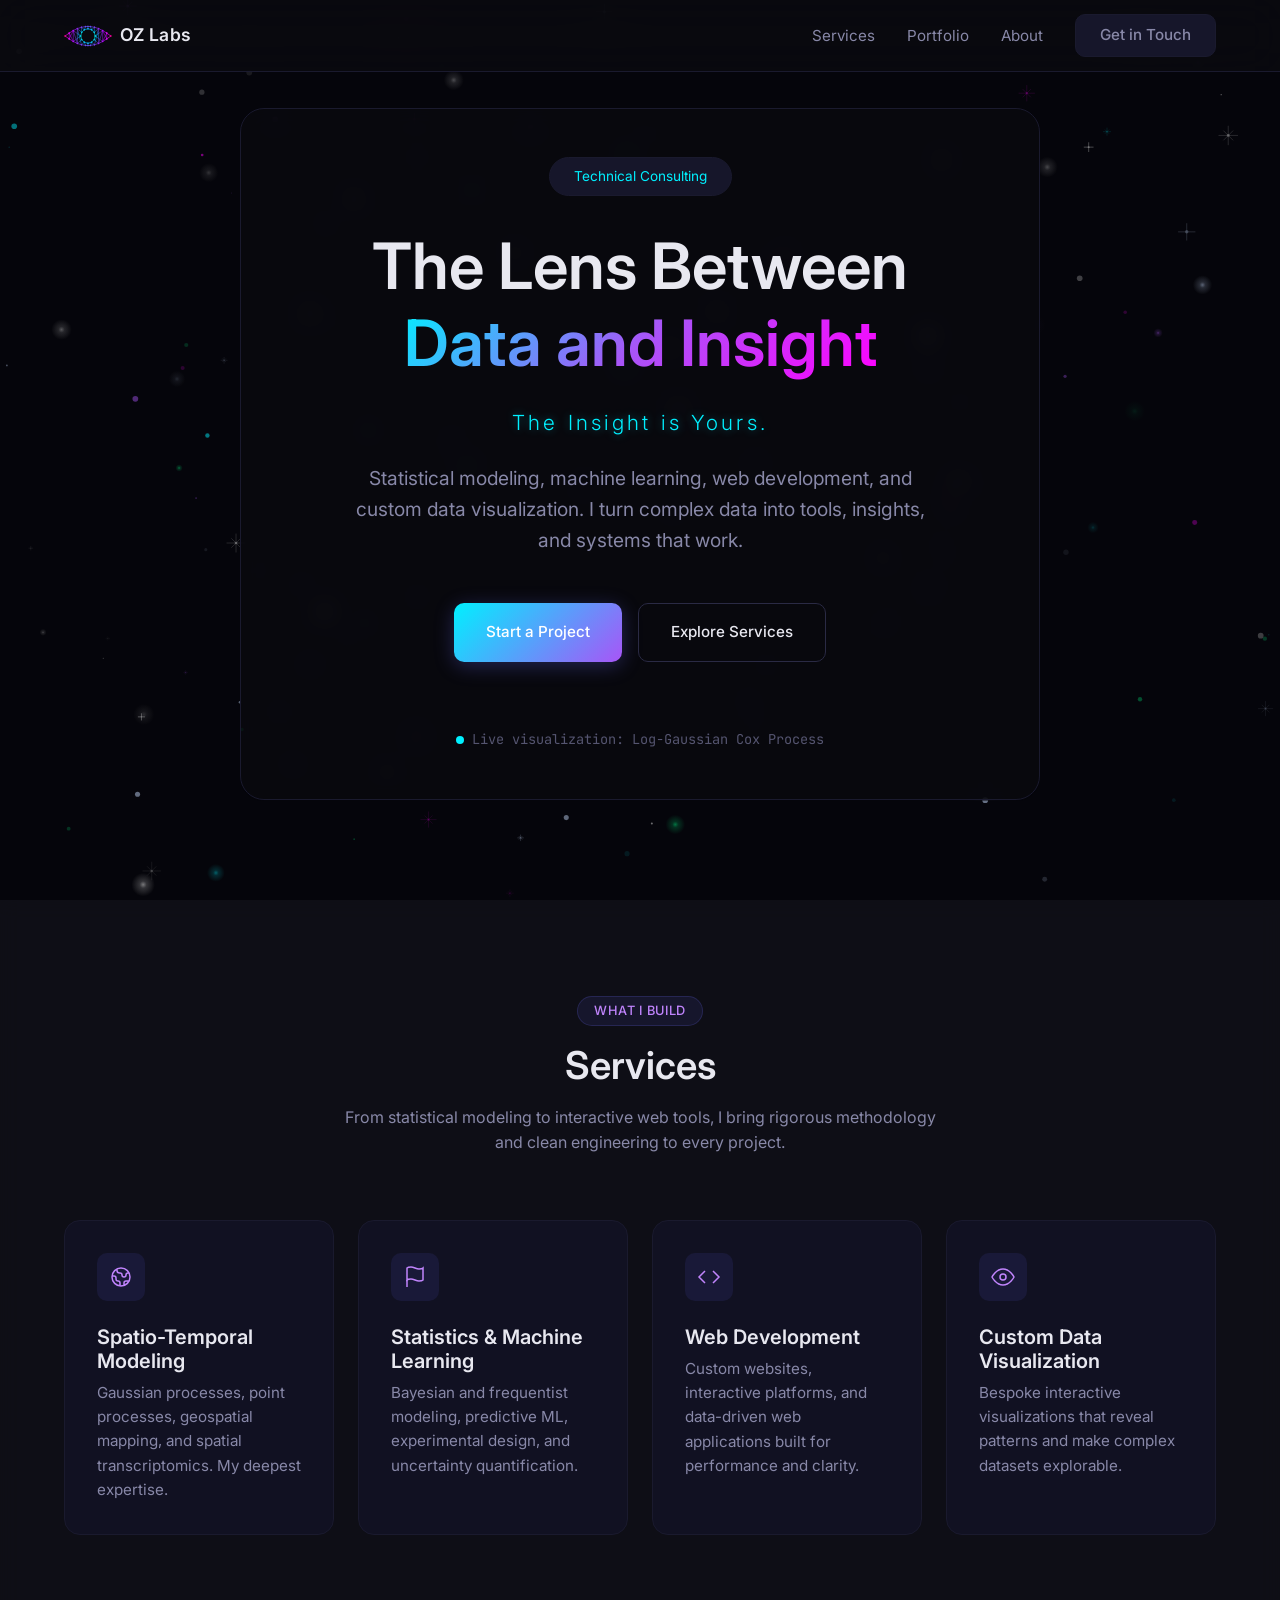
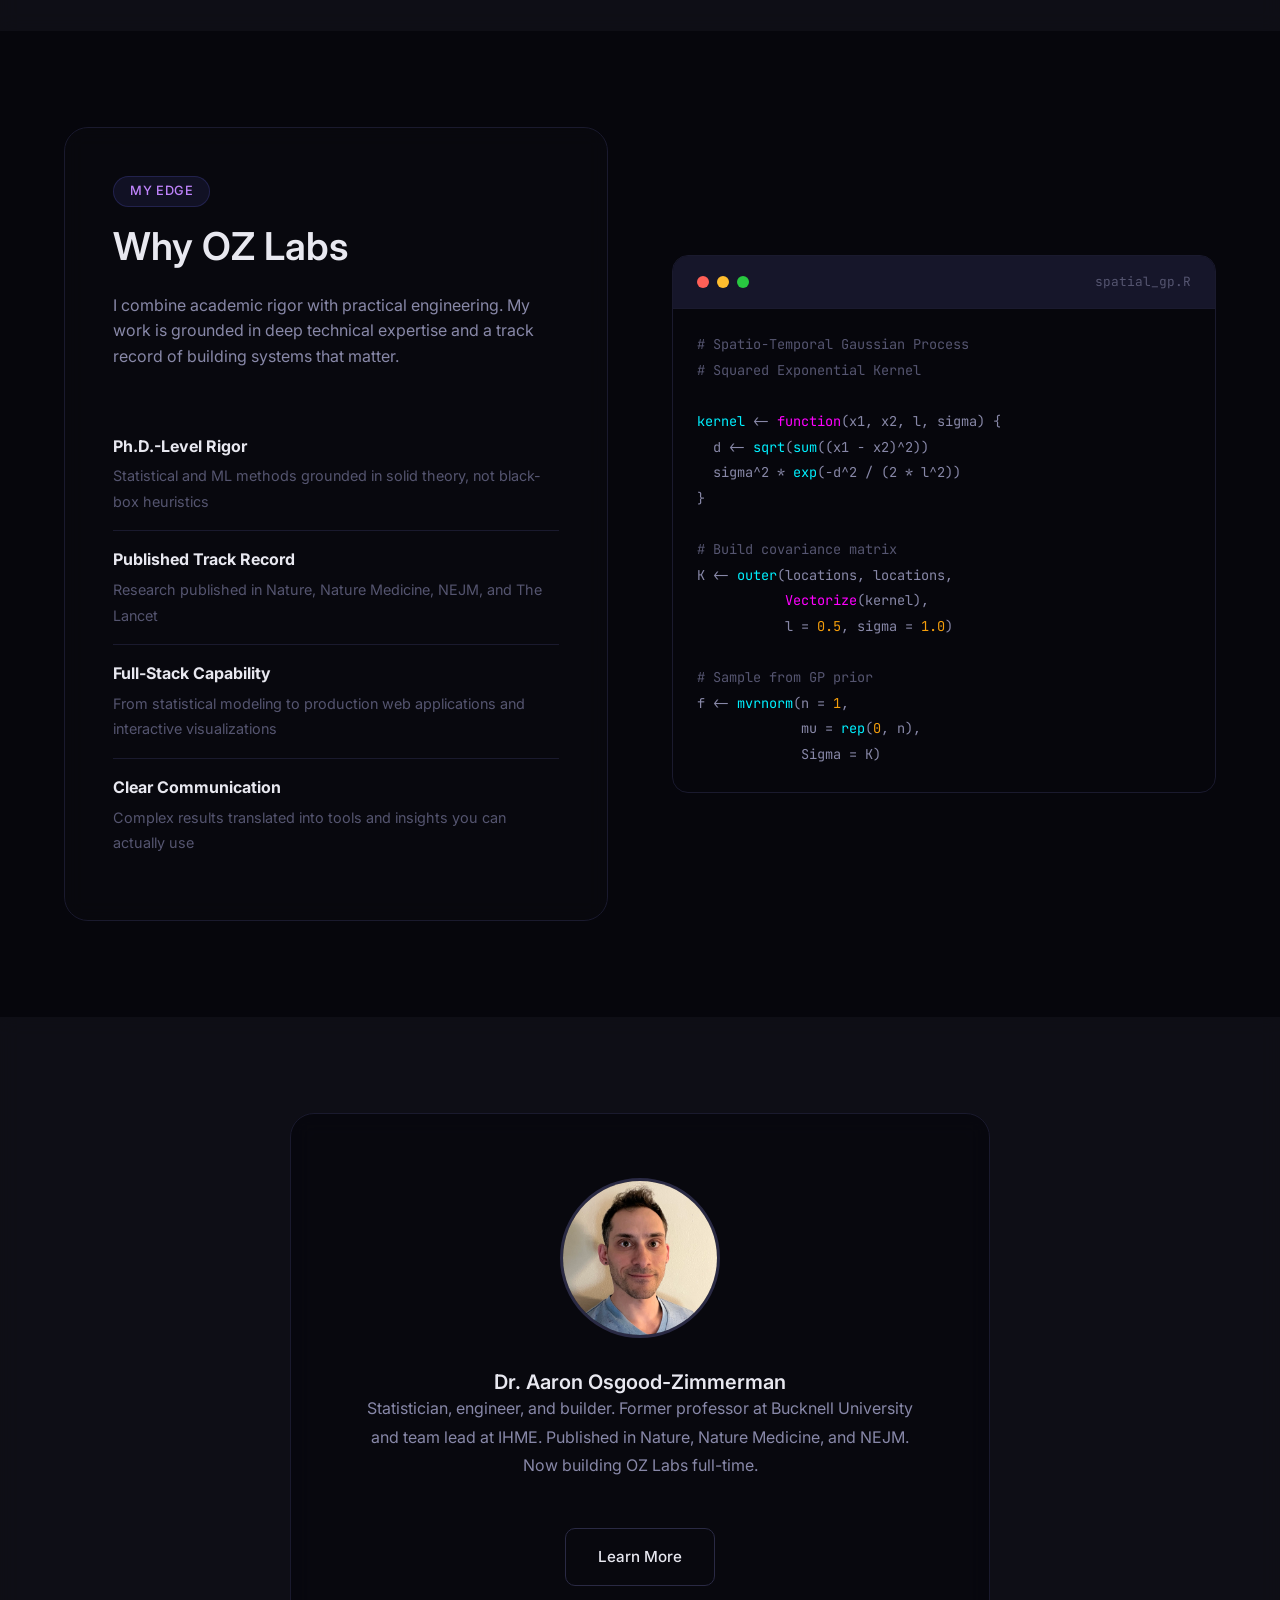
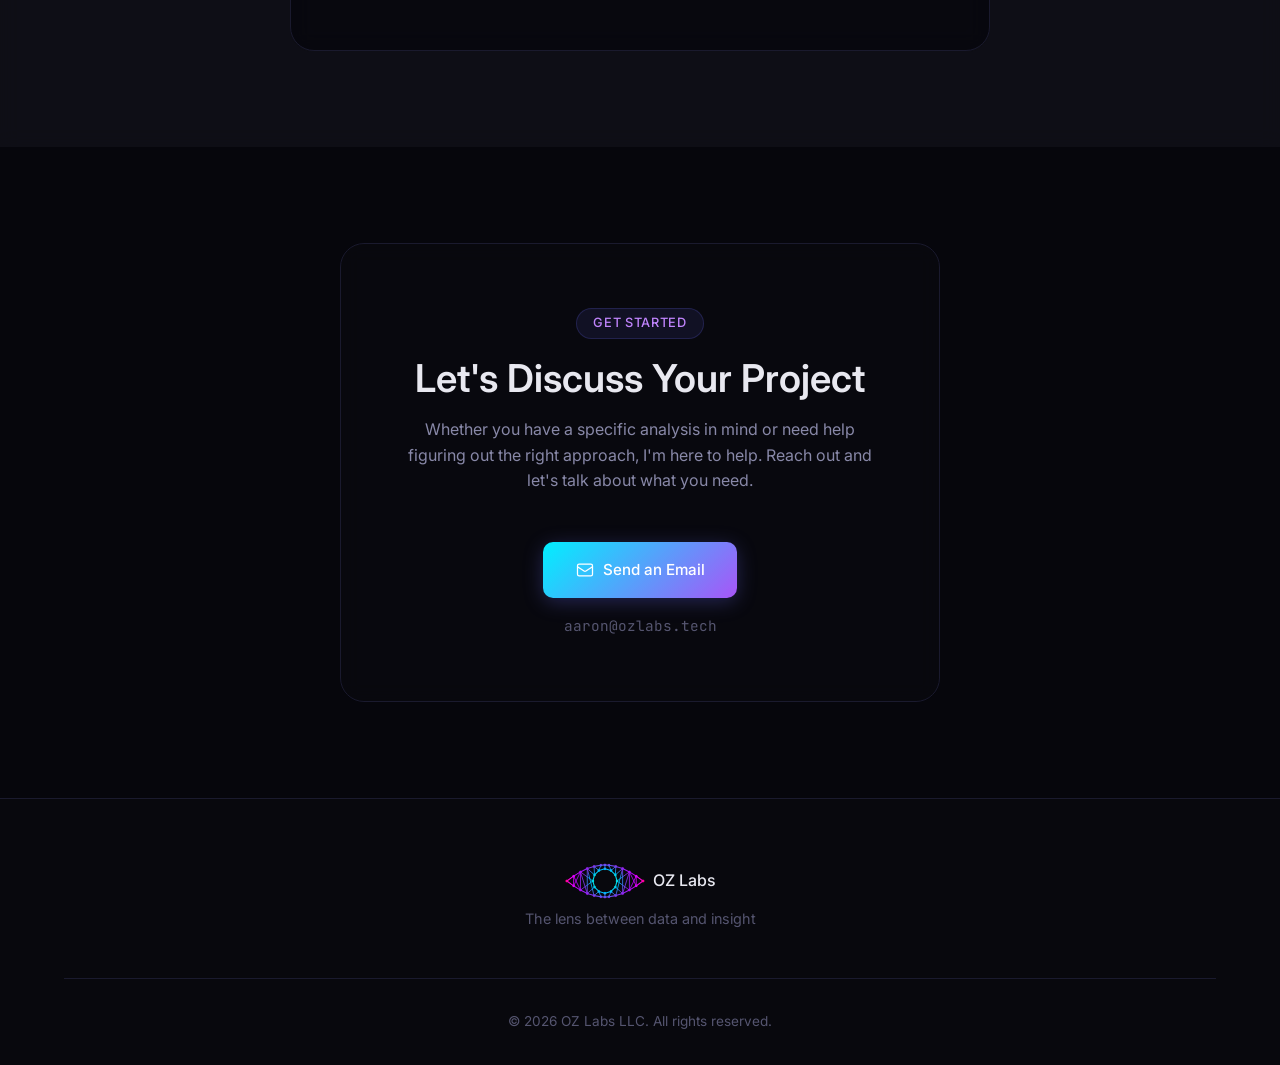
==== commit 139d6d61: "Task 4: unify site voice to first-person singular - Hero tagline: 'We Build the Lens Between Data an" ====
--- a/index.html
+++ b/index.html
@@ -4,7 +4,7 @@
     <meta charset="UTF-8">
     <meta name="viewport" content="width=device-width, initial-scale=1.0">
     <title>OZ Labs | Statistics, Machine Learning & Data Visualization</title>
-    <meta name="description" content="Statistical modeling, machine learning, web development, and custom data visualization. We turn complex data into tools, insights, and systems that work.">
+    <meta name="description" content="Statistical modeling, machine learning, web development, and custom data visualization. I turn complex data into tools, insights, and systems that work.">
     <link rel="icon" type="image/svg+xml" href="img/oz-labs-favicon.svg">
     <link rel="preconnect" href="https://fonts.googleapis.com">
     <link rel="preconnect" href="https://fonts.gstatic.com" crossorigin>
@@ -13,7 +13,7 @@
     <!-- Open Graph -->
     <meta property="og:type" content="website">
     <meta property="og:title" content="OZ Labs | Statistics, Machine Learning & Data Visualization">
-    <meta property="og:description" content="Statistical modeling, machine learning, web development, and custom data visualization. We build the lens between data and insight.">
+    <meta property="og:description" content="Statistical modeling, machine learning, web development, and custom data visualization. The lens between data and insight.">
     <!-- Analytics: Sign up at https://plausible.io and replace ozstats.space below -->
     <!-- <script defer data-domain="ozstats.space" src="https://plausible.io/js/script.js"></script> -->
 </head>
@@ -46,12 +46,12 @@
     <section class="hero">
         <div class="hero-content">
             <div class="hero-badge">Technical Consulting</div>
-            <h1>We Build the Lens Between <span class="gradient-text">Data and Insight</span></h1>
+            <h1>The Lens Between <span class="gradient-text">Data and Insight</span></h1>
             <p class="hero-sub-tagline">The Insight is Yours.</p>
-            <p class="hero-subtitle">Statistical modeling, machine learning, web development, and custom data visualization. We turn complex data into tools, insights, and systems that work.</p>
+            <p class="hero-subtitle">Statistical modeling, machine learning, web development, and custom data visualization. I turn complex data into tools, insights, and systems that work.</p>
             <div class="hero-cta">
                 <a href="#contact" class="btn btn-primary">Start a Project</a>
-                <a href="#services" class="btn btn-secondary">Our Services</a>
+                <a href="#services" class="btn btn-secondary">Explore Services</a>
             </div>
             <div class="hero-note">
                 <span class="pulse"></span>
@@ -64,9 +64,9 @@
     <section id="services" class="services">
         <div class="container">
             <div class="section-header">
-                <span class="section-tag">What We Build</span>
-                <h2>Our Services</h2>
-                <p>From statistical modeling to interactive web tools, we bring rigorous methodology and clean engineering to every project.</p>
+                <span class="section-tag">What I Build</span>
+                <h2>Services</h2>
+                <p>From statistical modeling to interactive web tools, I bring rigorous methodology and clean engineering to every project.</p>
             </div>
             <div class="services-grid services-grid-4">
                 <a href="services.html#spacetime" class="service-card">
@@ -76,7 +76,7 @@
                         </svg>
                     </div>
                     <h3>Spatio-Temporal Modeling</h3>
-                    <p>Gaussian processes, point processes, geospatial mapping, and spatial transcriptomics. Our deepest expertise.</p>
+                    <p>Gaussian processes, point processes, geospatial mapping, and spatial transcriptomics. My deepest expertise.</p>
                 </a>
                 <a href="services.html#stats" class="service-card">
                     <div class="service-icon">
@@ -114,9 +114,9 @@
         <div class="container">
             <div class="expertise-grid">
                 <div class="expertise-content">
-                    <span class="section-tag">Our Edge</span>
+                    <span class="section-tag">My Edge</span>
                     <h2>Why OZ Labs</h2>
-                    <p>We combine academic rigor with practical engineering. Our work is grounded in deep technical expertise and a track record of building systems that matter.</p>
+                    <p>I combine academic rigor with practical engineering. My work is grounded in deep technical expertise and a track record of building systems that matter.</p>
                     <ul class="expertise-list">
                         <li>
                             <strong>Ph.D.-Level Rigor</strong>
@@ -242,7 +242,7 @@
                     <img class="footer-logo-eye" src="img/oz-labs-logo.svg" alt="OZ Labs">
                     <span>OZ Labs</span>
                 </div>
-                <p class="footer-tagline">We build the lens between data and insight</p>
+                <p class="footer-tagline">The lens between data and insight</p>
             </div>
             <div class="footer-bottom">
                 <p>&copy; 2026 OZ Labs LLC. All rights reserved.</p>
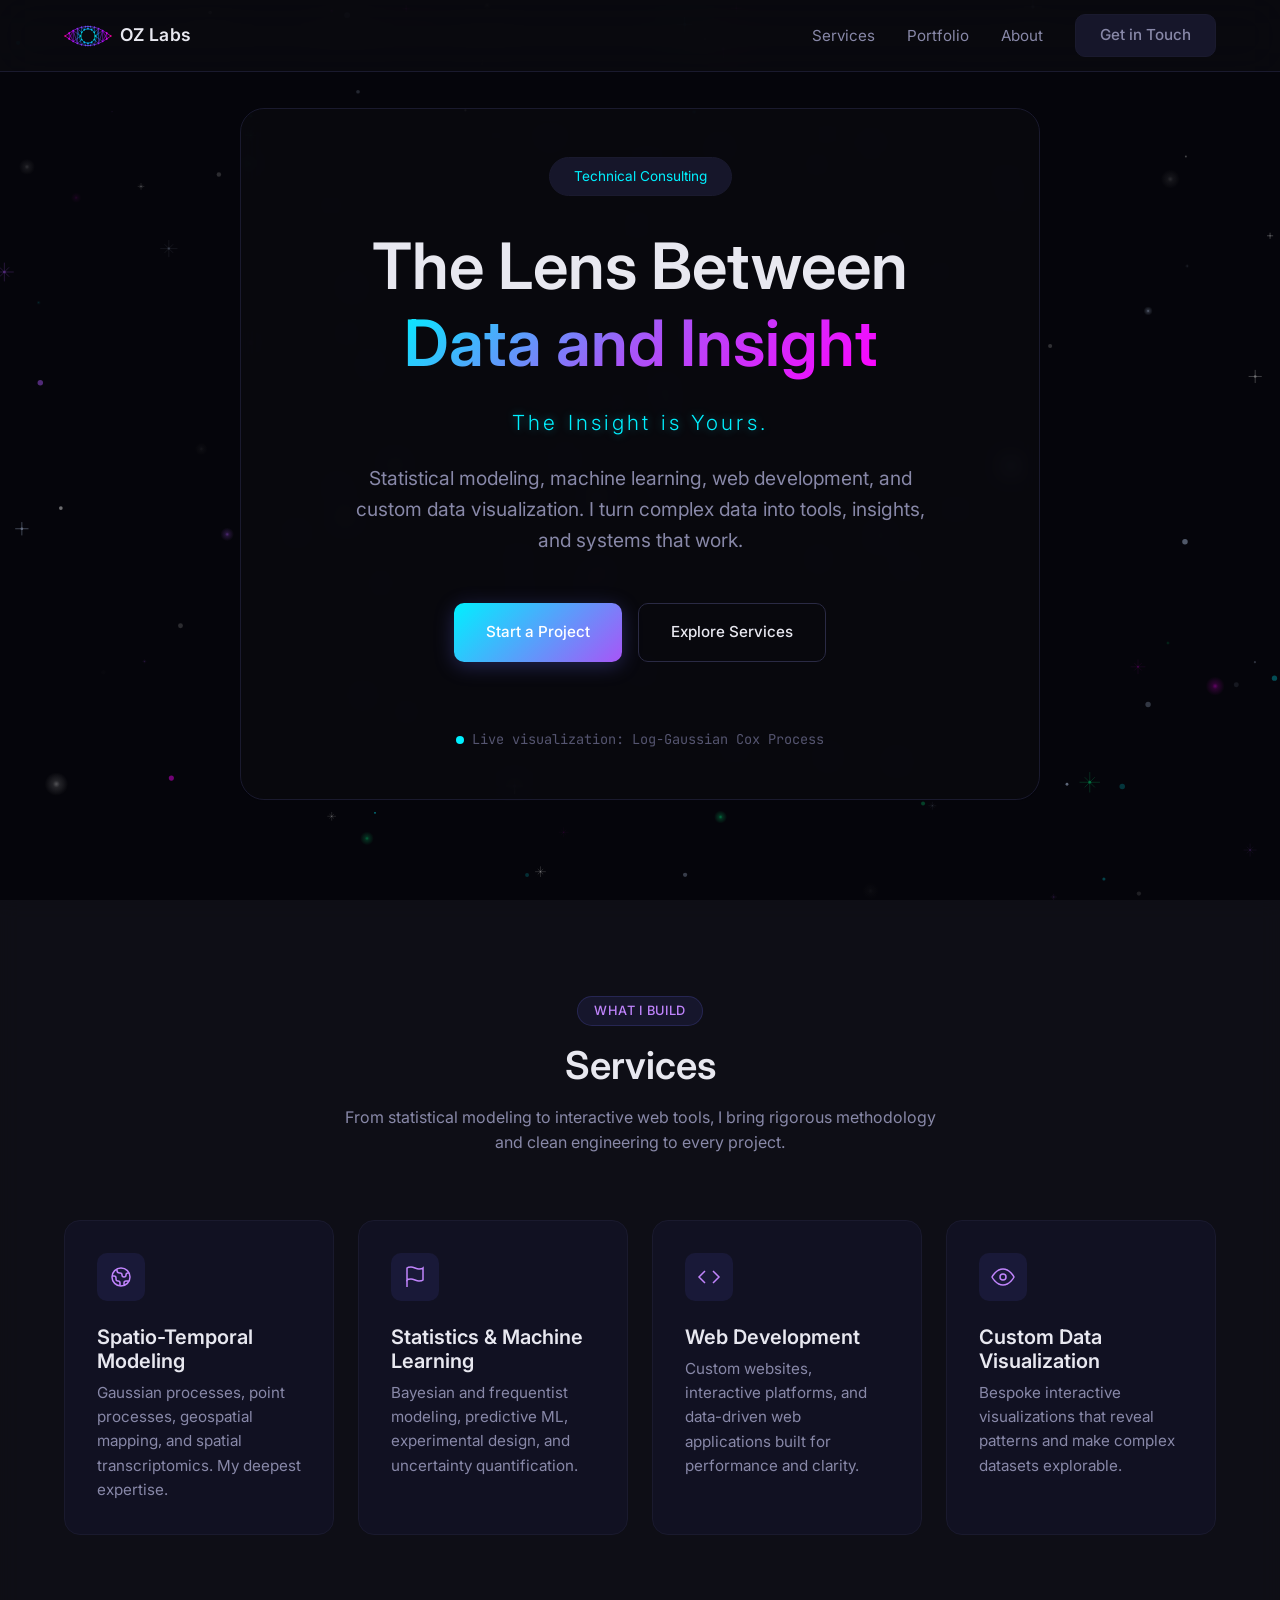
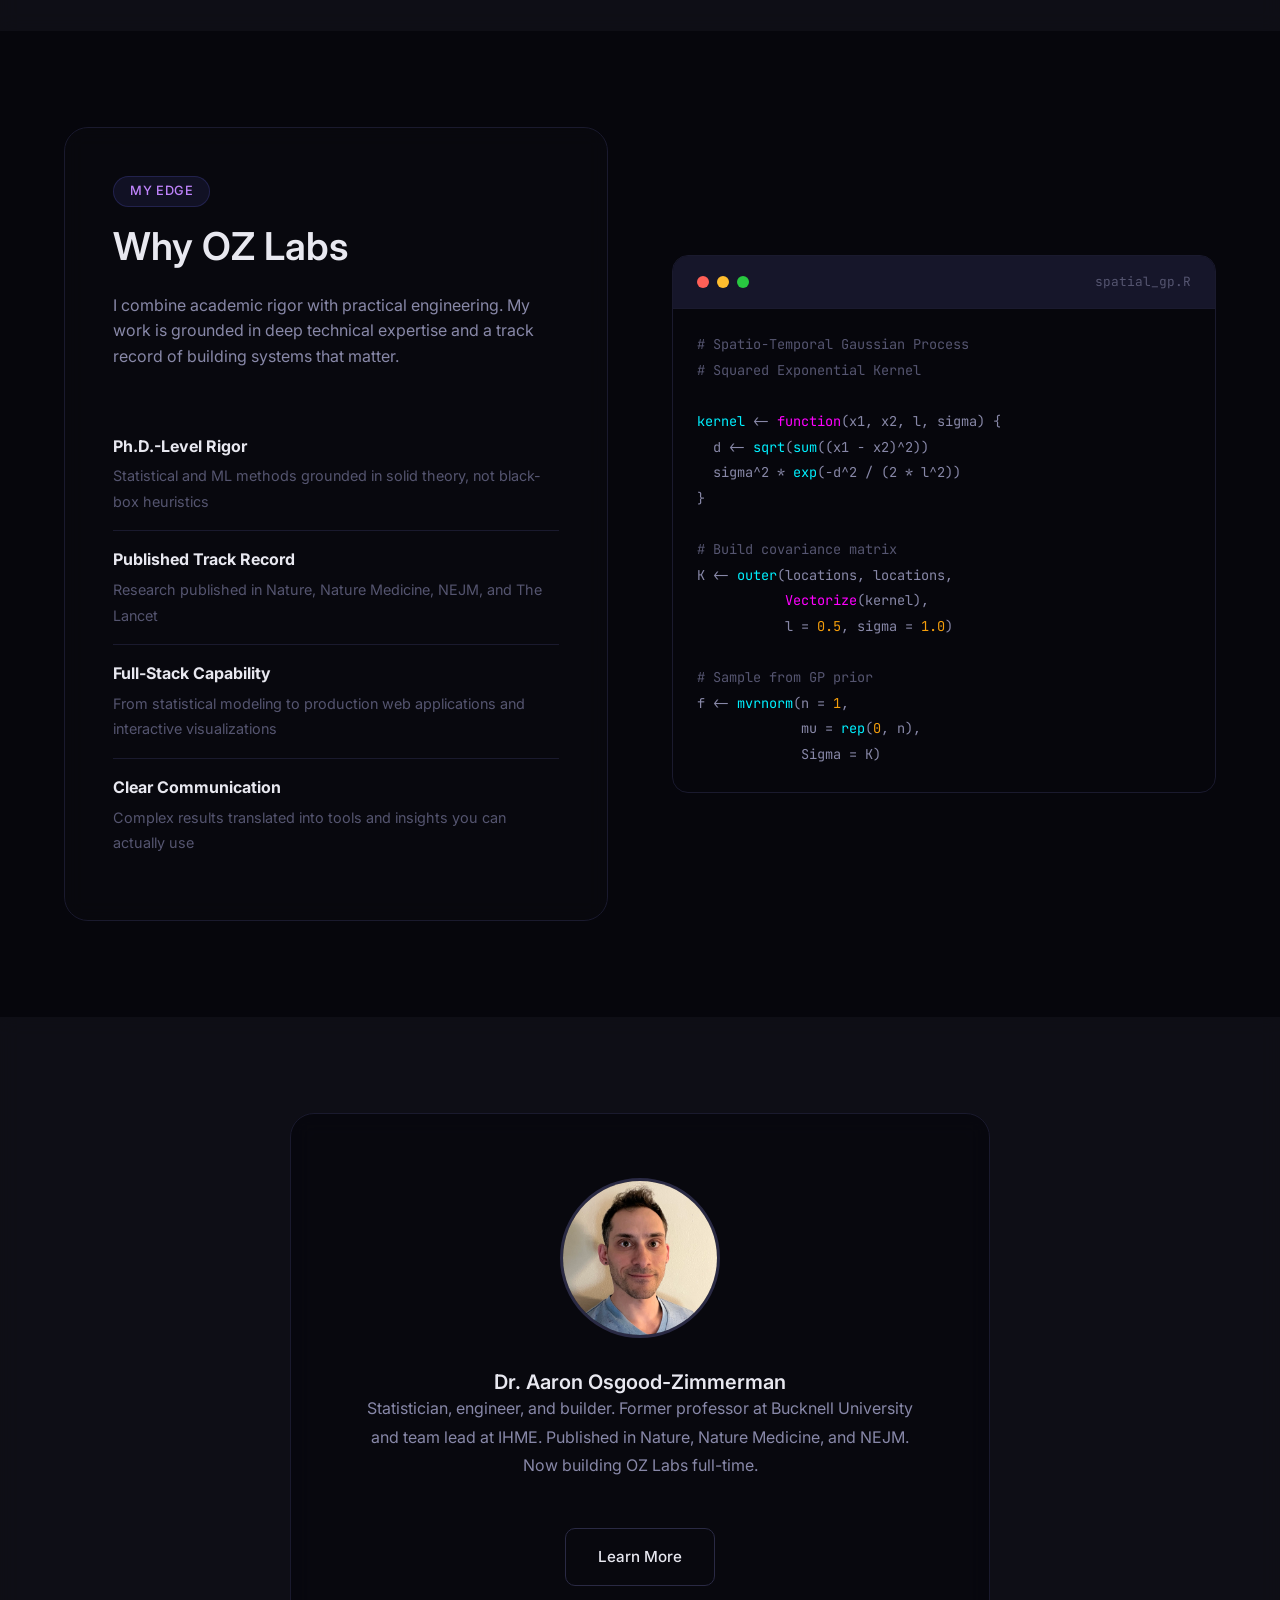
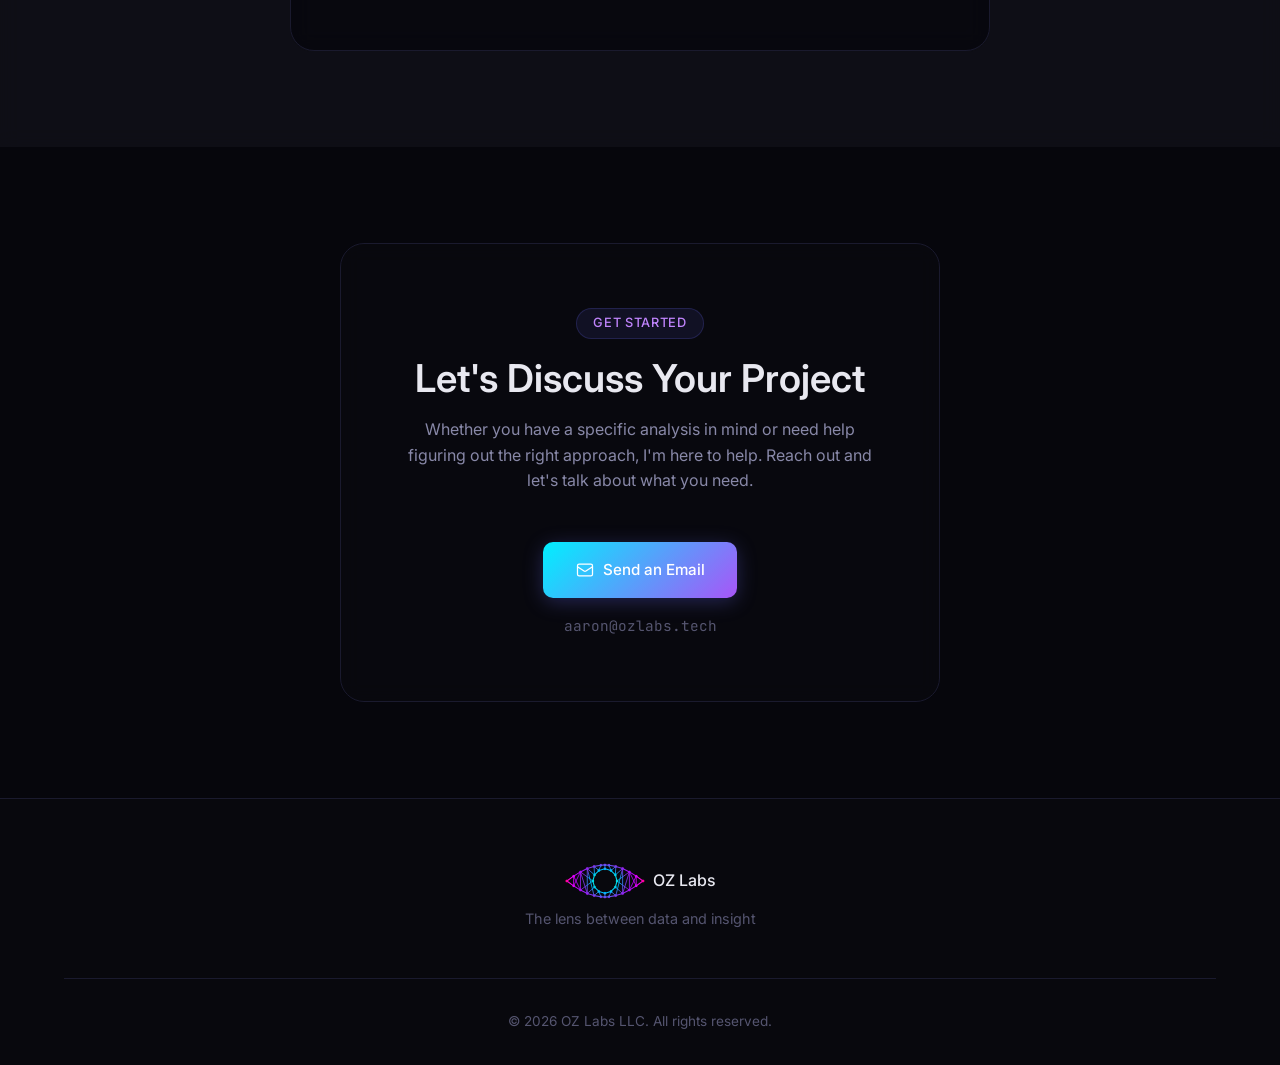
==== commit 8e937e29: "Task 5: technical SEO for ozlabs.tech - sitemap.xml (4 pages) + robots.txt referencing it - Canonica" ====
--- a/index.html
+++ b/index.html
@@ -3,19 +3,75 @@
 <head>
     <meta charset="UTF-8">
     <meta name="viewport" content="width=device-width, initial-scale=1.0">
-    <title>OZ Labs | Statistics, Machine Learning & Data Visualization</title>
-    <meta name="description" content="Statistical modeling, machine learning, web development, and custom data visualization. I turn complex data into tools, insights, and systems that work.">
+    <title>OZ Labs | Statistical Consulting: Spatial Statistics, Machine Learning & Data Visualization</title>
+    <meta name="description" content="Statistical consulting by Dr. Aaron Osgood-Zimmerman: spatial statistics, Bayesian modeling, machine learning, web development, and custom data visualization.">
+    <link rel="canonical" href="https://ozlabs.tech/">
     <link rel="icon" type="image/svg+xml" href="img/oz-labs-favicon.svg">
+    <link rel="apple-touch-icon" href="img/apple-touch-icon.png">
     <link rel="preconnect" href="https://fonts.googleapis.com">
     <link rel="preconnect" href="https://fonts.gstatic.com" crossorigin>
     <link href="https://fonts.googleapis.com/css2?family=Inter:wght@300;400;500;600;700&family=JetBrains+Mono:wght@400;500&display=swap" rel="stylesheet">
     <link rel="stylesheet" href="styles.css">
-    <!-- Open Graph -->
+    <!-- Open Graph / Twitter -->
     <meta property="og:type" content="website">
-    <meta property="og:title" content="OZ Labs | Statistics, Machine Learning & Data Visualization">
-    <meta property="og:description" content="Statistical modeling, machine learning, web development, and custom data visualization. The lens between data and insight.">
-    <!-- Analytics: Sign up at https://plausible.io and replace ozstats.space below -->
-    <!-- <script defer data-domain="ozstats.space" src="https://plausible.io/js/script.js"></script> -->
+    <meta property="og:site_name" content="OZ Labs">
+    <meta property="og:url" content="https://ozlabs.tech/">
+    <meta property="og:title" content="OZ Labs | Statistical Consulting: Spatial Statistics, Machine Learning & Data Visualization">
+    <meta property="og:description" content="Statistical consulting by Dr. Aaron Osgood-Zimmerman: spatial statistics, Bayesian modeling, machine learning, web development, and custom data visualization.">
+    <meta property="og:image" content="https://ozlabs.tech/img/og-card.png">
+    <meta property="og:image:width" content="1200">
+    <meta property="og:image:height" content="630">
+    <meta property="og:image:alt" content="OZ Labs eye logo with tagline: The Lens Between Data and Insight. The Insight is Yours.">
+    <meta name="twitter:card" content="summary_large_image">
+    <meta name="twitter:title" content="OZ Labs | Statistical Consulting: Spatial Statistics, Machine Learning & Data Visualization">
+    <meta name="twitter:description" content="Statistical consulting by Dr. Aaron Osgood-Zimmerman: spatial statistics, Bayesian modeling, machine learning, web development, and custom data visualization.">
+    <meta name="twitter:image" content="https://ozlabs.tech/img/og-card.png">
+    <!-- Google Search Console: paste the verification tag here when ready, e.g.
+         <meta name="google-site-verification" content="TOKEN">
+         (alternative: verify via a DNS TXT record on ozlabs.tech instead) -->
+    <!-- Analytics: Sign up at https://plausible.io, then uncomment -->
+    <!-- <script defer data-domain="ozlabs.tech" src="https://plausible.io/js/script.js"></script> -->
+    <!-- Structured data. LinkedIn URL pending; add it to the Person sameAs array when available. -->
+    <script type="application/ld+json">
+    {
+      "@context": "https://schema.org",
+      "@graph": [
+        {
+          "@type": "ProfessionalService",
+          "@id": "https://ozlabs.tech/#organization",
+          "name": "OZ Labs LLC",
+          "url": "https://ozlabs.tech/",
+          "logo": "https://ozlabs.tech/img/og-card.png",
+          "email": "aaron@ozlabs.tech",
+          "description": "Statistical consulting practice offering spatial statistics, machine learning, web development, and custom data visualization.",
+          "areaServed": "Worldwide",
+          "address": {
+            "@type": "PostalAddress",
+            "addressLocality": "State College",
+            "addressRegion": "PA",
+            "addressCountry": "US"
+          },
+          "founder": { "@id": "https://ozlabs.tech/#aaron" }
+        },
+        {
+          "@type": "Person",
+          "@id": "https://ozlabs.tech/#aaron",
+          "name": "Aaron Osgood-Zimmerman",
+          "honorificPrefix": "Dr.",
+          "jobTitle": "Statistical Consultant",
+          "worksFor": { "@id": "https://ozlabs.tech/#organization" },
+          "alumniOf": [
+            { "@type": "CollegeOrUniversity", "name": "University of Washington" },
+            { "@type": "CollegeOrUniversity", "name": "Swarthmore College" }
+          ],
+          "sameAs": [
+            "https://scholar.google.com/citations?user=V4g5F6wAAAAJ",
+            "https://orcid.org/0000-0002-6563-7366"
+          ]
+        }
+      ]
+    }
+    </script>
 </head>
 <body>
     <!-- Spatial GP Background Canvas -->
@@ -172,7 +228,7 @@
         <div class="container">
             <div class="about-teaser">
                 <div class="about-headshot">
-                    <img src="img/headshot.jpg" alt="Dr. Aaron Osgood-Zimmerman" onerror="this.style.display='none'">
+                    <img src="img/headshot.jpg" alt="Dr. Aaron Osgood-Zimmerman, statistical consultant" onerror="this.style.display='none'">
                 </div>
                 <h3>Dr. Aaron Osgood-Zimmerman</h3>
                 <p>Statistician, engineer, and builder. Former professor at Bucknell University and team lead at IHME. Published in Nature, Nature Medicine, and NEJM. Now building OZ Labs full-time.</p>
--- a/styles.css
+++ b/styles.css
@@ -895,7 +895,7 @@
     margin-bottom: 0;
 }
 
-.credential-card h4 {
+.credential-card h3 {
     font-size: 0.85rem;
     text-transform: uppercase;
     letter-spacing: 0.05em;
@@ -1429,7 +1429,7 @@
     padding: var(--space-xl) var(--space-3xl) var(--space-3xl);
 }
 
-.tab-panel h3 {
+.tab-panel h2 {
     font-size: 1.5rem;
     margin-bottom: var(--space-md);
     text-align: center;
@@ -1494,7 +1494,7 @@
     margin-bottom: var(--space-2xl);
 }
 
-.portfolio-section-heading h3 {
+.portfolio-section-heading h2 {
     font-size: 1.25rem;
     color: var(--color-text);
     margin-bottom: var(--space-sm);
@@ -1553,7 +1553,7 @@
     padding: var(--space-xl);
 }
 
-.skill-category h4 {
+.skill-category h3 {
     font-size: 0.85rem;
     text-transform: uppercase;
     letter-spacing: 0.05em;
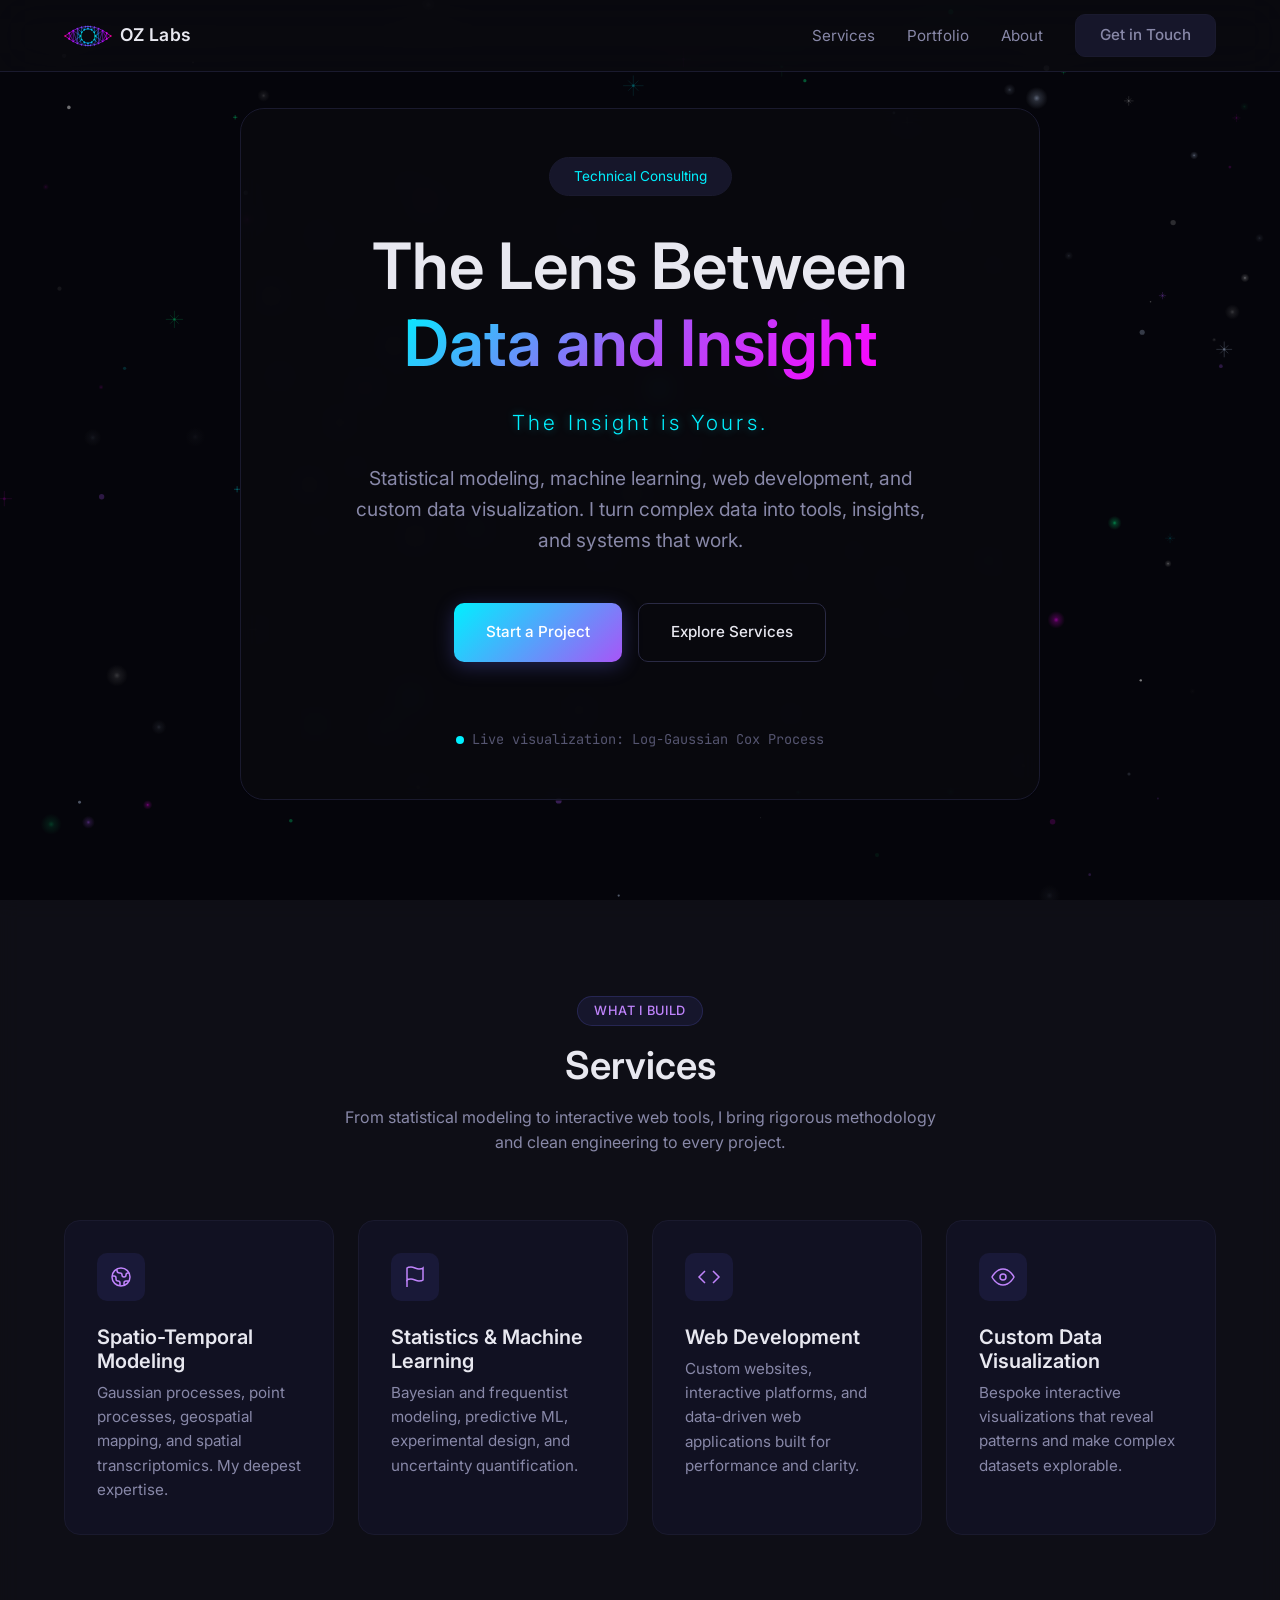
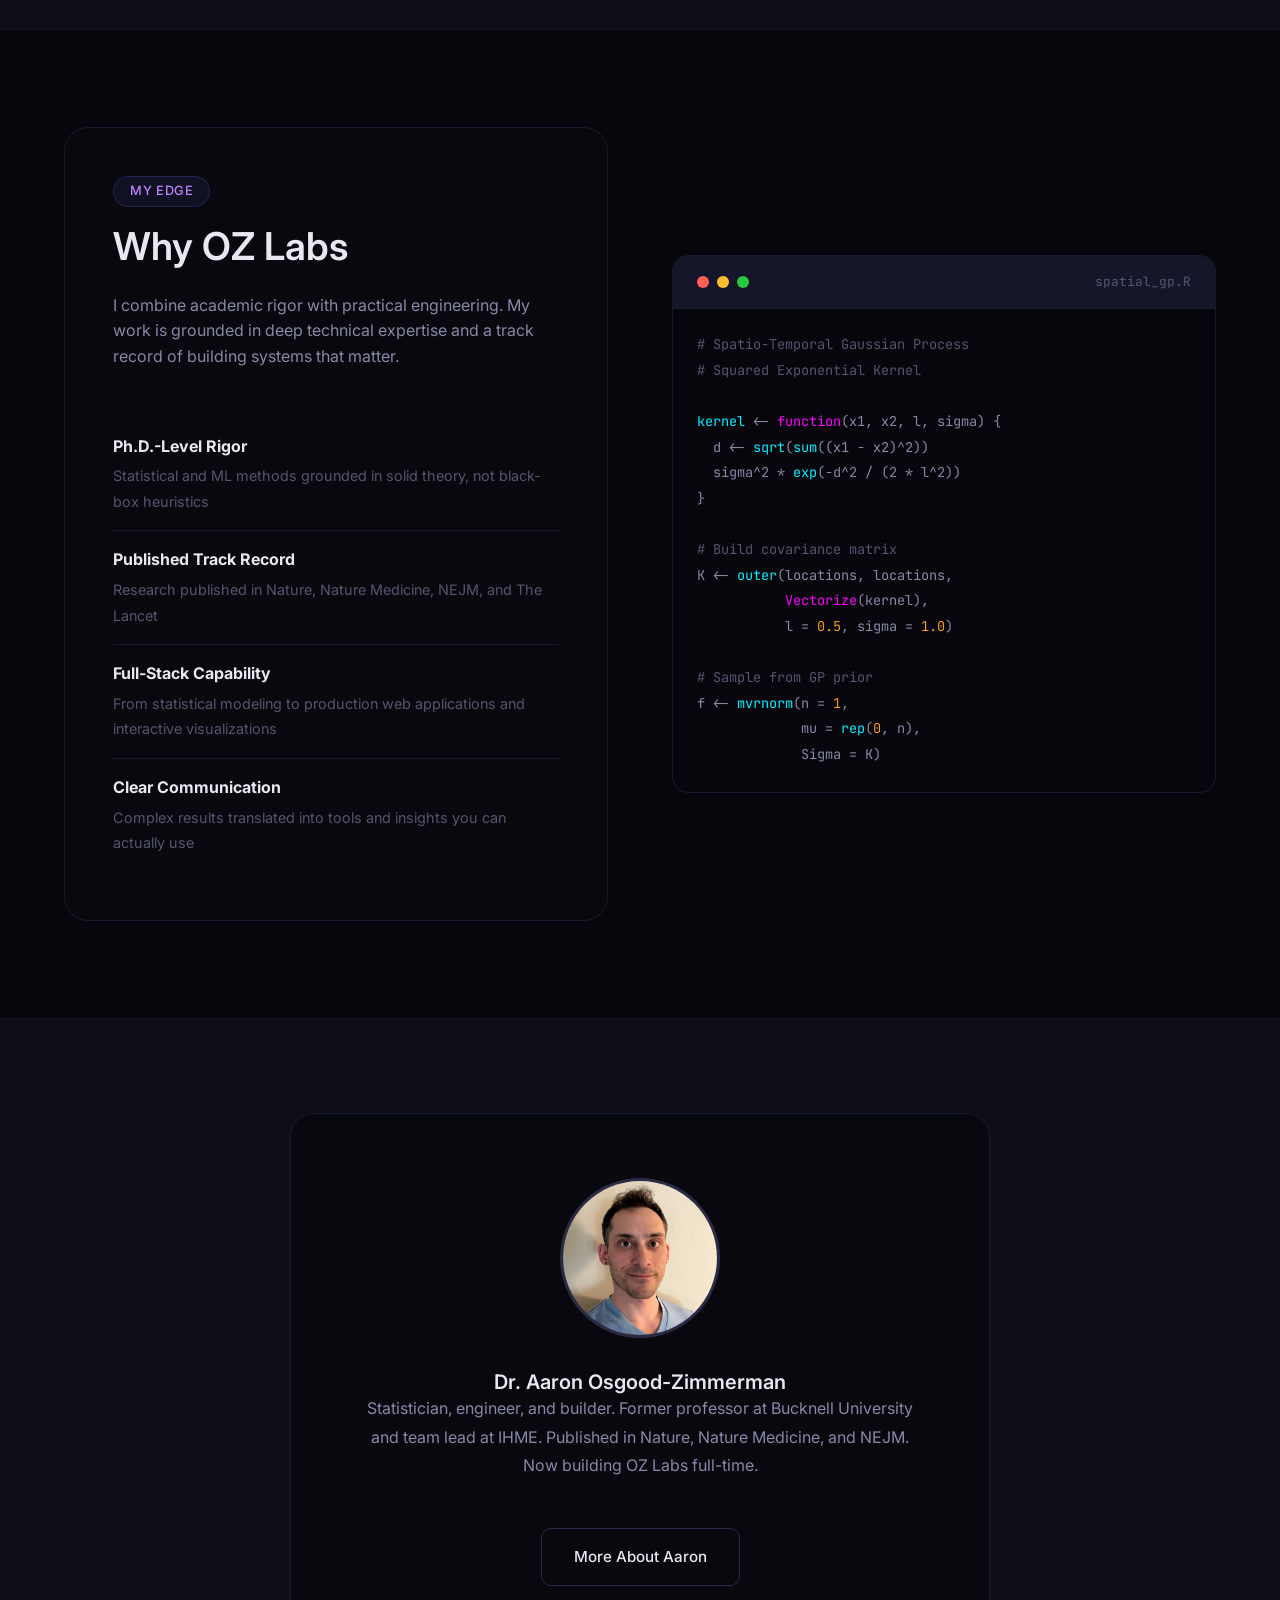
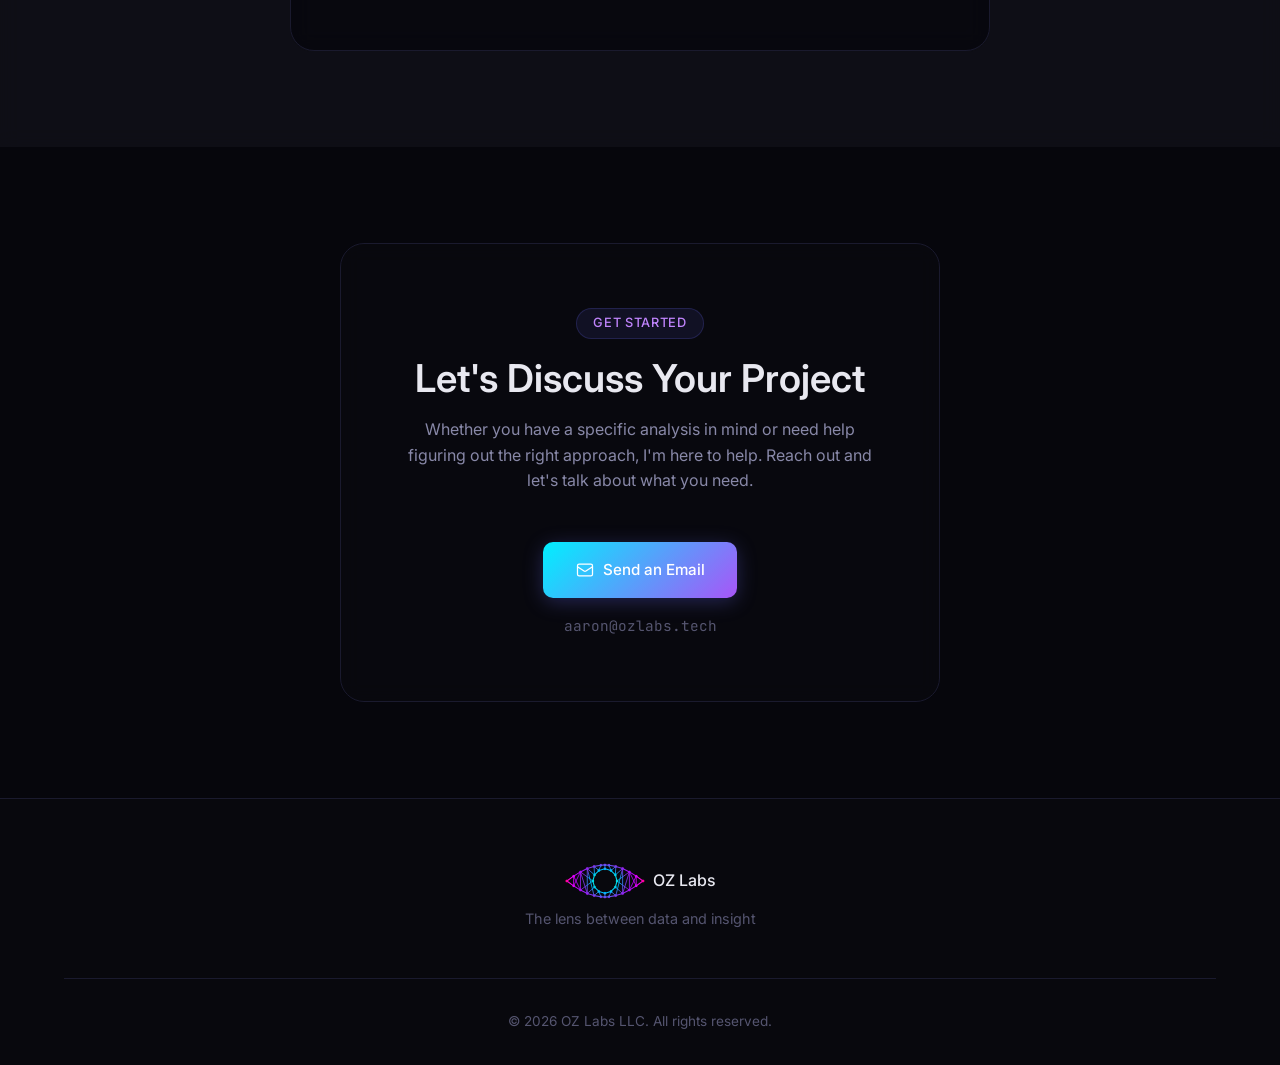
==== commit c58a909d: "Polish: descriptive link text + aria-labels on viz controls 'Learn More' -> 'More About Aaron' (Ligh" ====
--- a/index.html
+++ b/index.html
@@ -232,7 +232,7 @@
                 </div>
                 <h3>Dr. Aaron Osgood-Zimmerman</h3>
                 <p>Statistician, engineer, and builder. Former professor at Bucknell University and team lead at IHME. Published in Nature, Nature Medicine, and NEJM. Now building OZ Labs full-time.</p>
-                <a href="about.html" class="btn btn-secondary">Learn More</a>
+                <a href="about.html" class="btn btn-secondary">More About Aaron</a>
             </div>
         </div>
     </section>
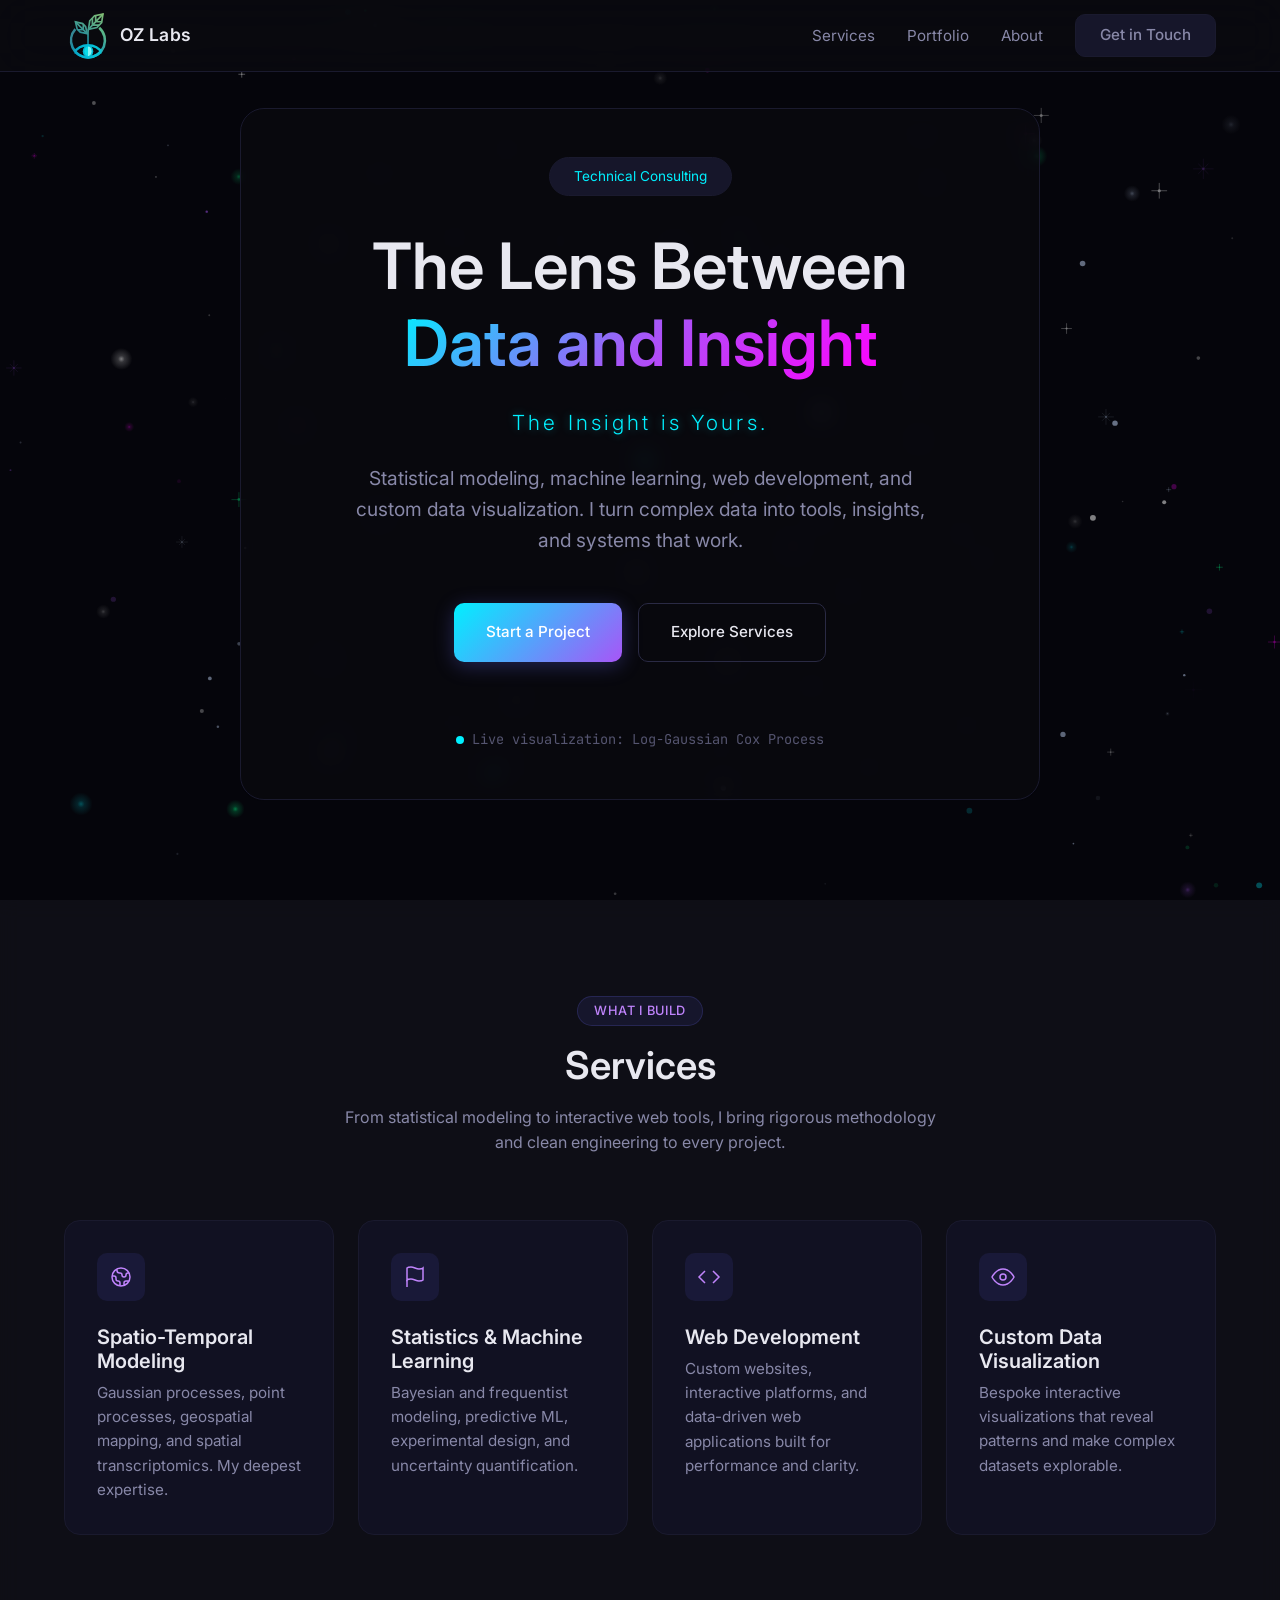
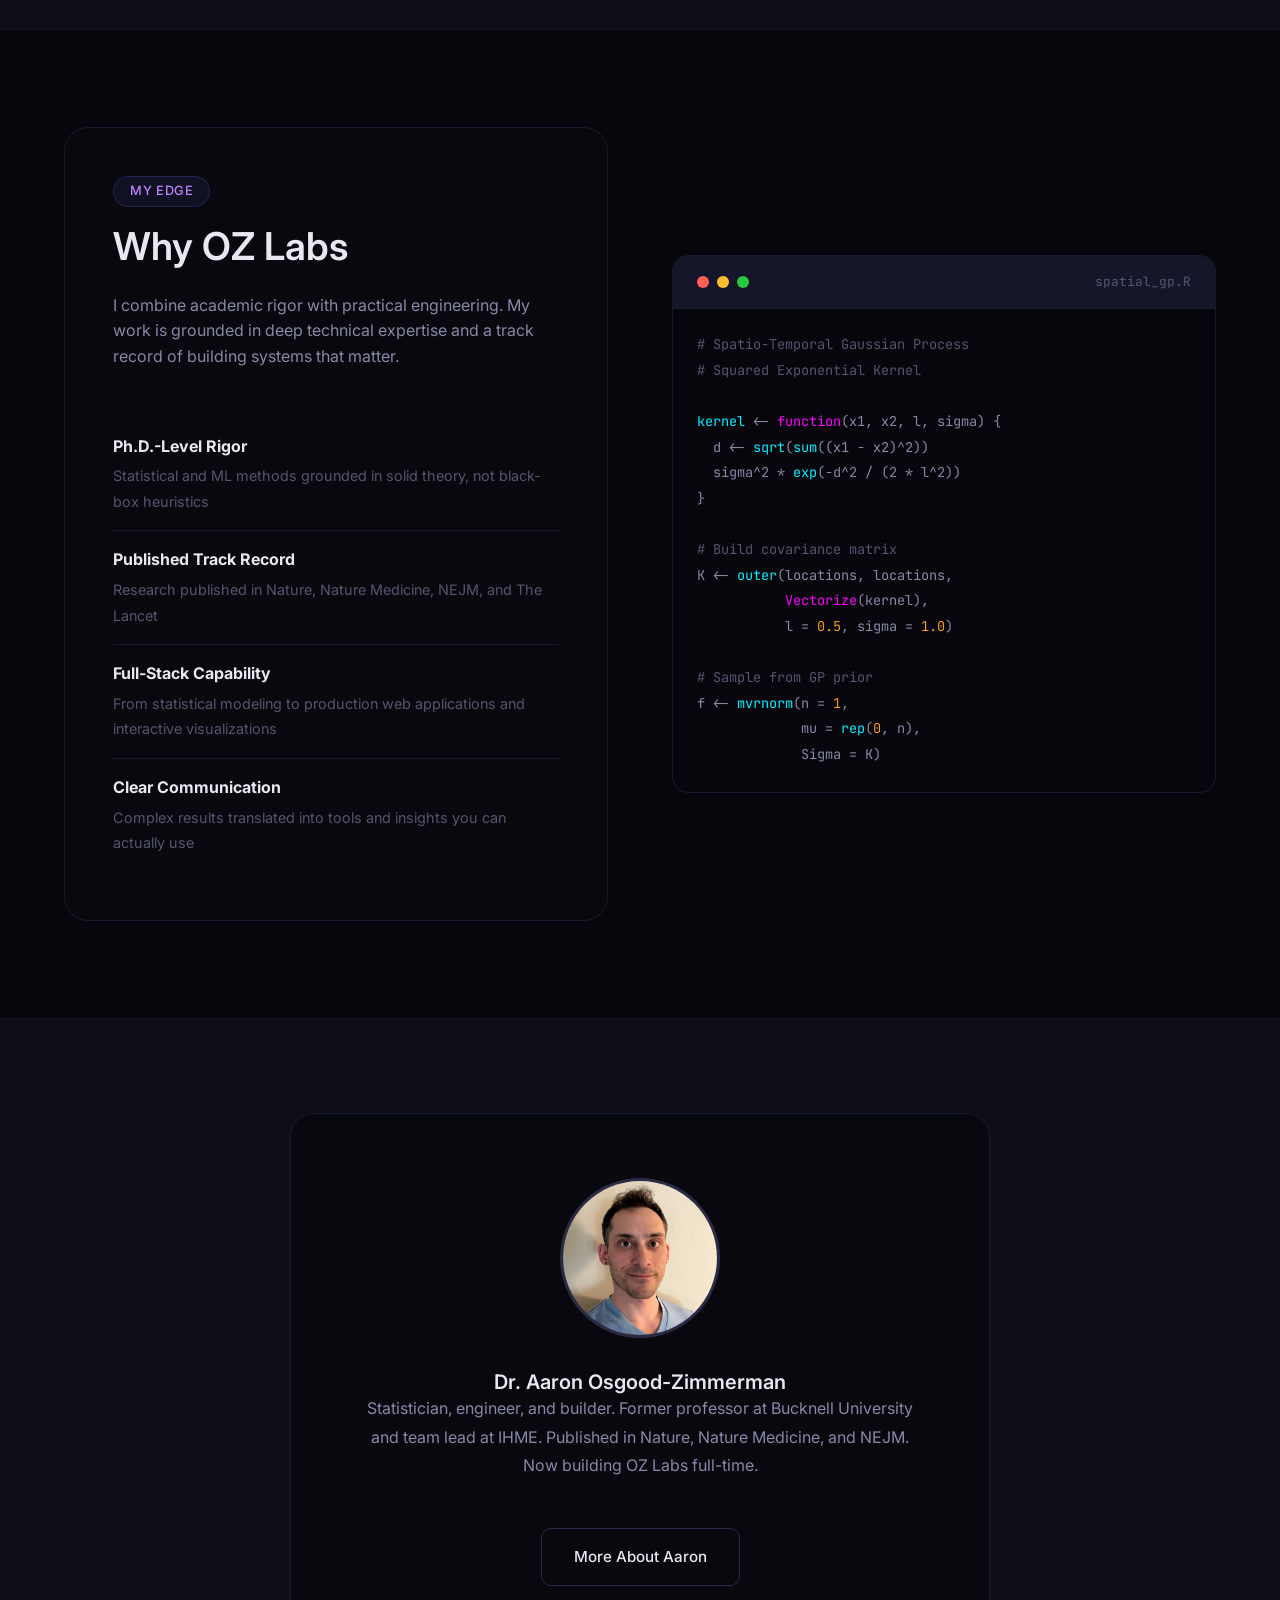
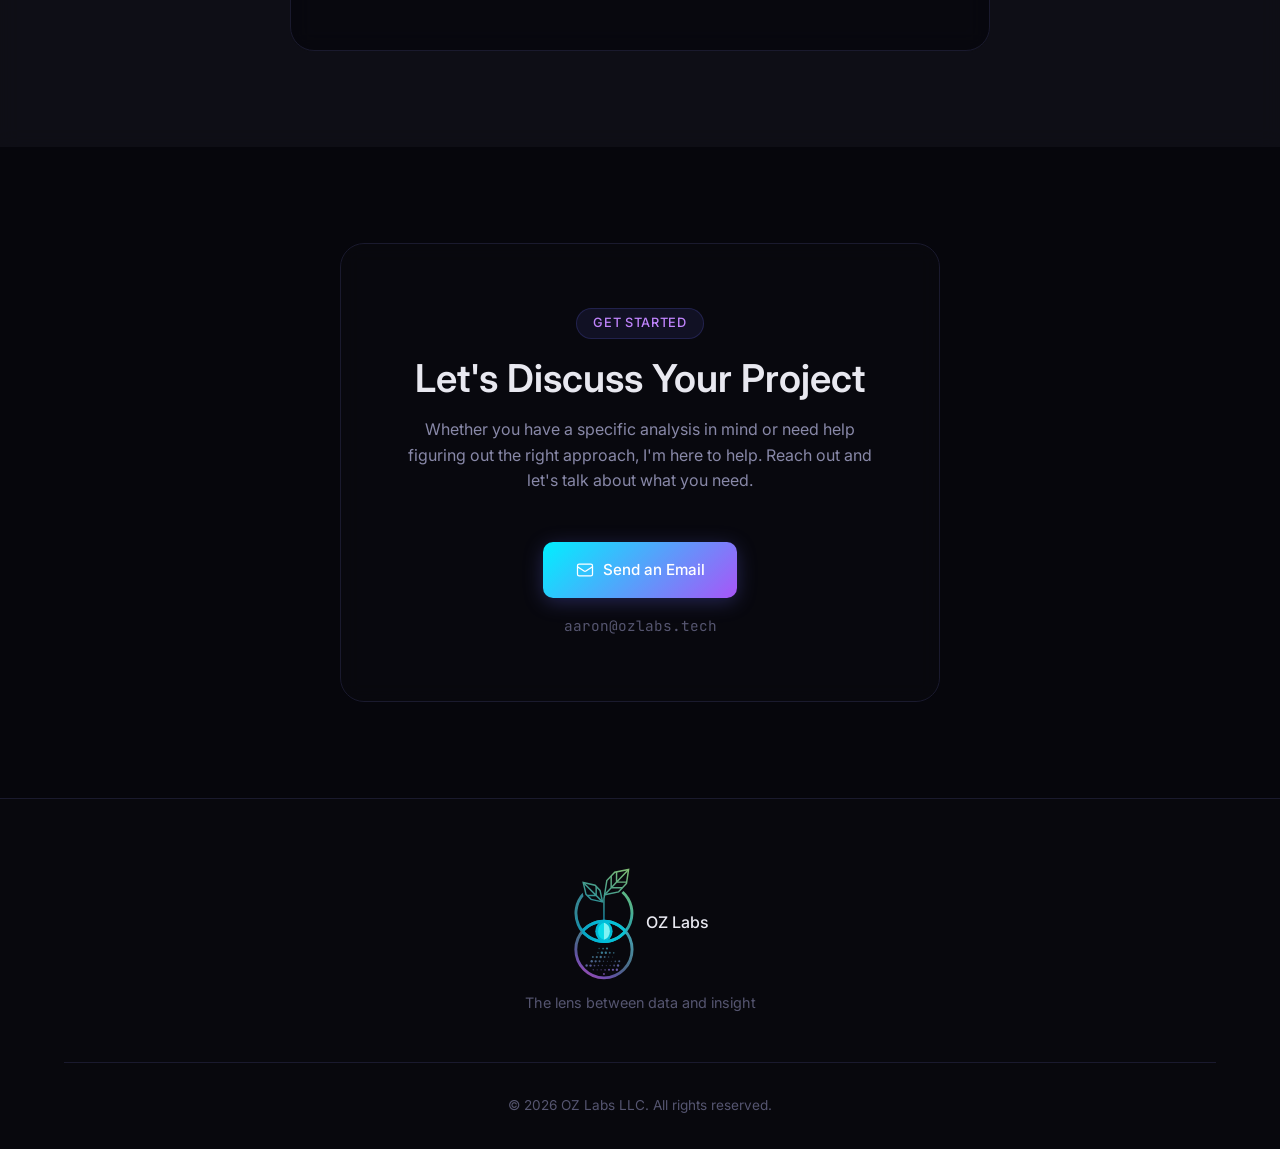
==== commit e92100f4: "Use the seed logo and seed favicon across the site - Browser icon: seed favicon, mid crop (img/ozlab" ====
--- a/index.html
+++ b/index.html
@@ -6,7 +6,8 @@
     <title>OZ Labs | Statistical Consulting: Spatial Statistics, Machine Learning & Data Visualization</title>
     <meta name="description" content="Statistical consulting by Dr. Aaron Osgood-Zimmerman: spatial statistics, Bayesian modeling, machine learning, web development, and custom data visualization.">
     <link rel="canonical" href="https://ozlabs.tech/">
-    <link rel="icon" type="image/svg+xml" href="img/oz-labs-favicon.svg">
+    <link rel="icon" type="image/svg+xml" href="img/ozlabs-favicon.svg">
+    <link rel="icon" href="/favicon.ico" sizes="48x48">
     <link rel="apple-touch-icon" href="img/apple-touch-icon.png">
     <link rel="preconnect" href="https://fonts.googleapis.com">
     <link rel="preconnect" href="https://fonts.gstatic.com" crossorigin>
@@ -21,7 +22,7 @@
     <meta property="og:image" content="https://ozlabs.tech/img/og-card.png">
     <meta property="og:image:width" content="1200">
     <meta property="og:image:height" content="630">
-    <meta property="og:image:alt" content="OZ Labs eye logo with tagline: The Lens Between Data and Insight. The Insight is Yours.">
+    <meta property="og:image:alt" content="OZ Labs seed logo (a sprouting plant above an eye, inside two rings) with tagline: The Lens Between Data and Insight. The Insight is Yours.">
     <meta name="twitter:card" content="summary_large_image">
     <meta name="twitter:title" content="OZ Labs | Statistical Consulting: Spatial Statistics, Machine Learning & Data Visualization">
     <meta name="twitter:description" content="Statistical consulting by Dr. Aaron Osgood-Zimmerman: spatial statistics, Bayesian modeling, machine learning, web development, and custom data visualization.">
@@ -81,7 +82,7 @@
     <nav class="navbar">
         <div class="nav-container">
             <a href="#" class="logo">
-                <img class="logo-eye" src="img/oz-labs-logo.svg" alt="OZ Labs">
+                <img class="logo-eye" src="img/ozlabs-favicon.svg" alt="OZ Labs">
                 <span class="logo-text">OZ Labs</span>
             </a>
             <button class="nav-toggle" aria-label="Toggle navigation">
@@ -295,7 +296,7 @@
         <div class="container">
             <div class="footer-content">
                 <div class="footer-brand">
-                    <img class="footer-logo-eye" src="img/oz-labs-logo.svg" alt="OZ Labs">
+                    <img class="footer-logo-eye" src="img/ozlabs-logo.svg" alt="OZ Labs">
                     <span>OZ Labs</span>
                 </div>
                 <p class="footer-tagline">The lens between data and insight</p>
--- a/styles.css
+++ b/styles.css
@@ -744,8 +744,8 @@
 }
 
 .footer-logo-eye {
-    width: 80px;
-    height: auto;
+    width: auto;
+    height: 120px;
 }
 
 .footer-tagline {
@@ -1250,7 +1250,7 @@
 }
 
 /* ============================================
-   Logo (OZ Labs eye SVG)
+   Logo (OZ Labs seed favicon SVG; the footer uses the full seed logo)
    ============================================ */
 
 .logo-eye {
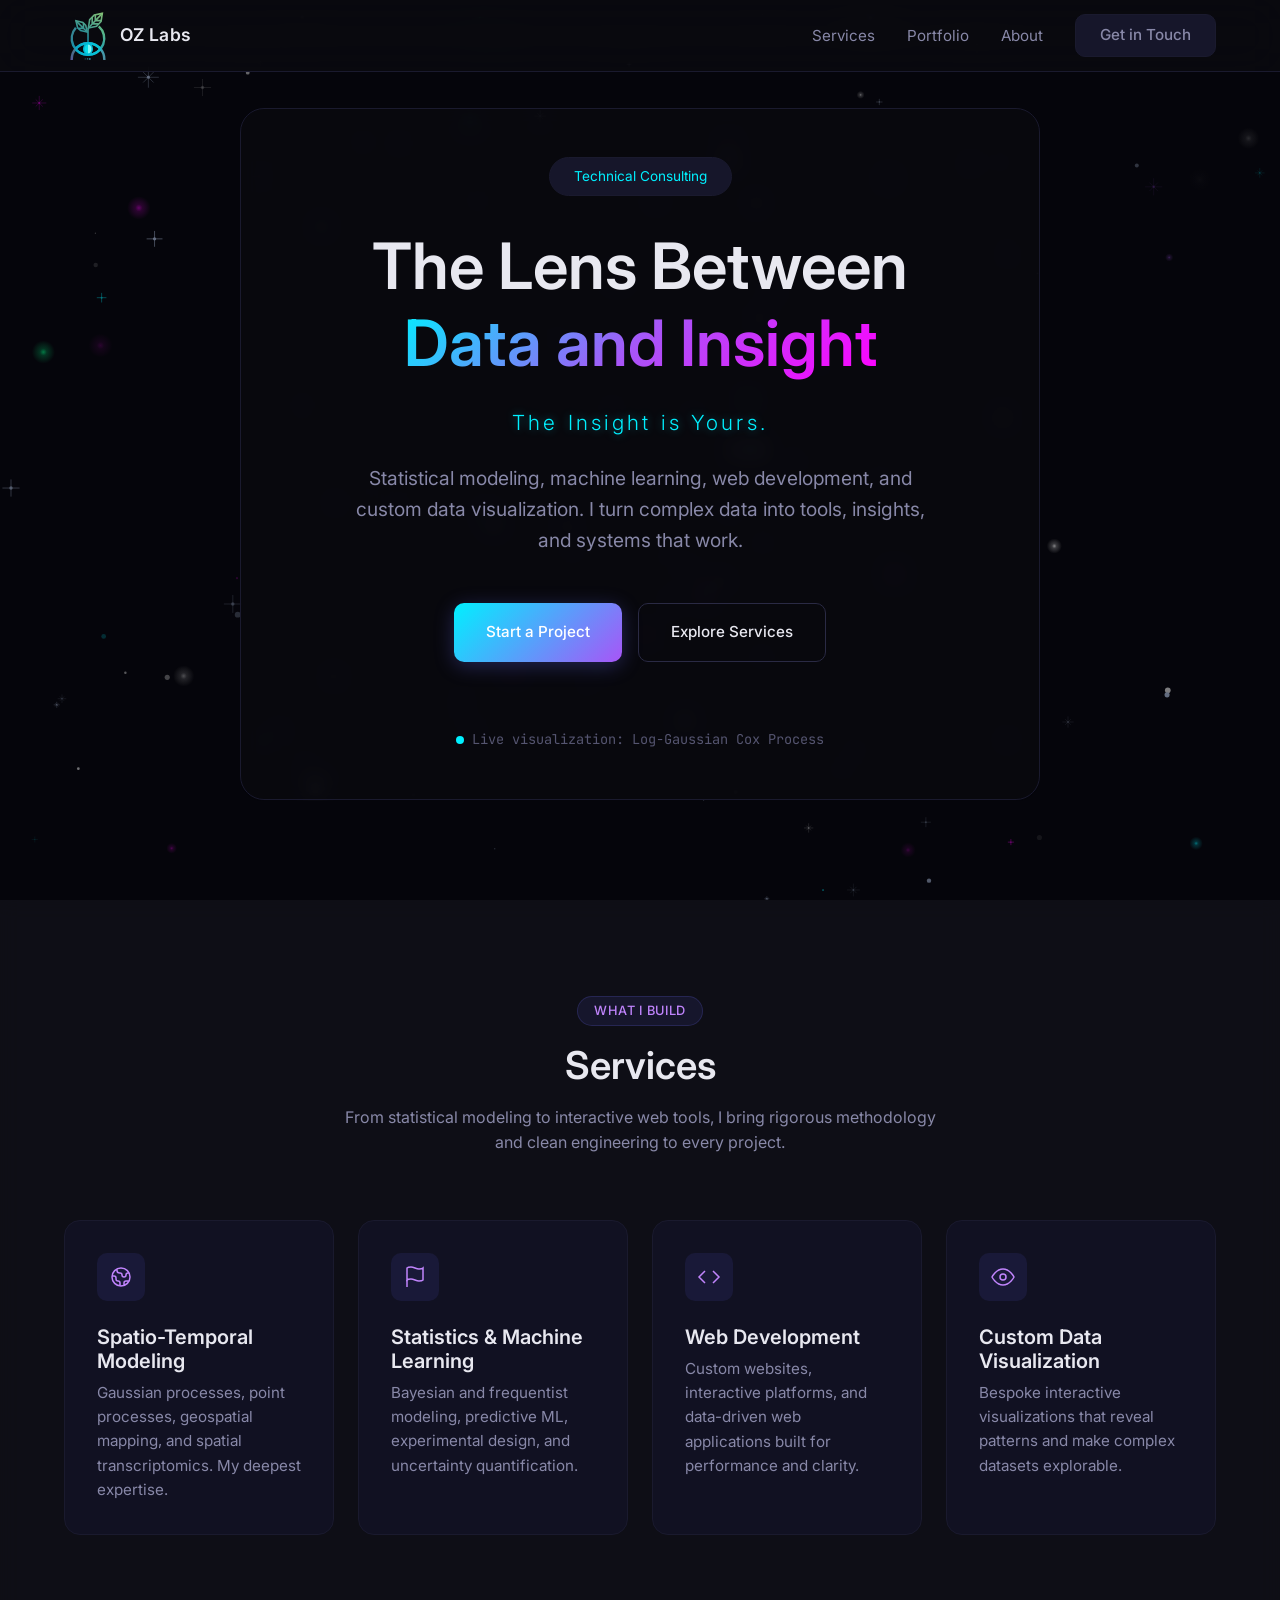
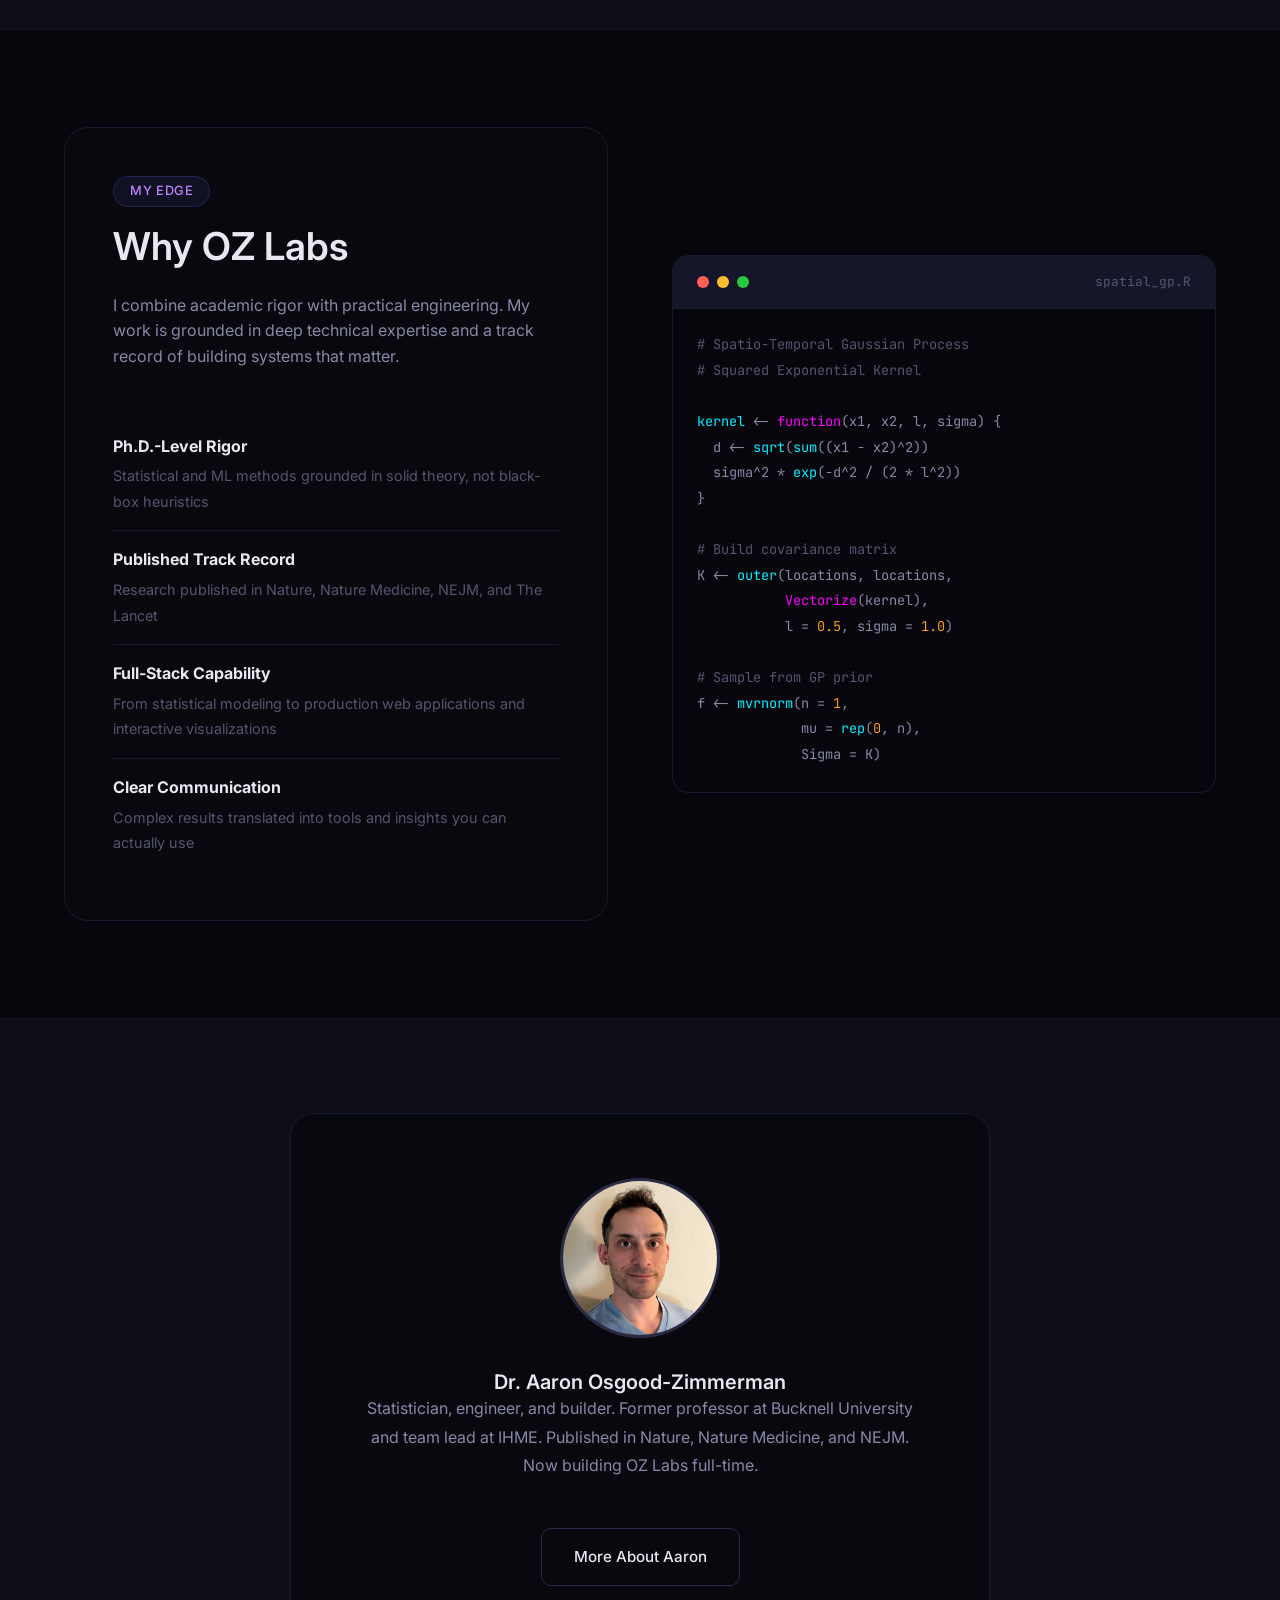
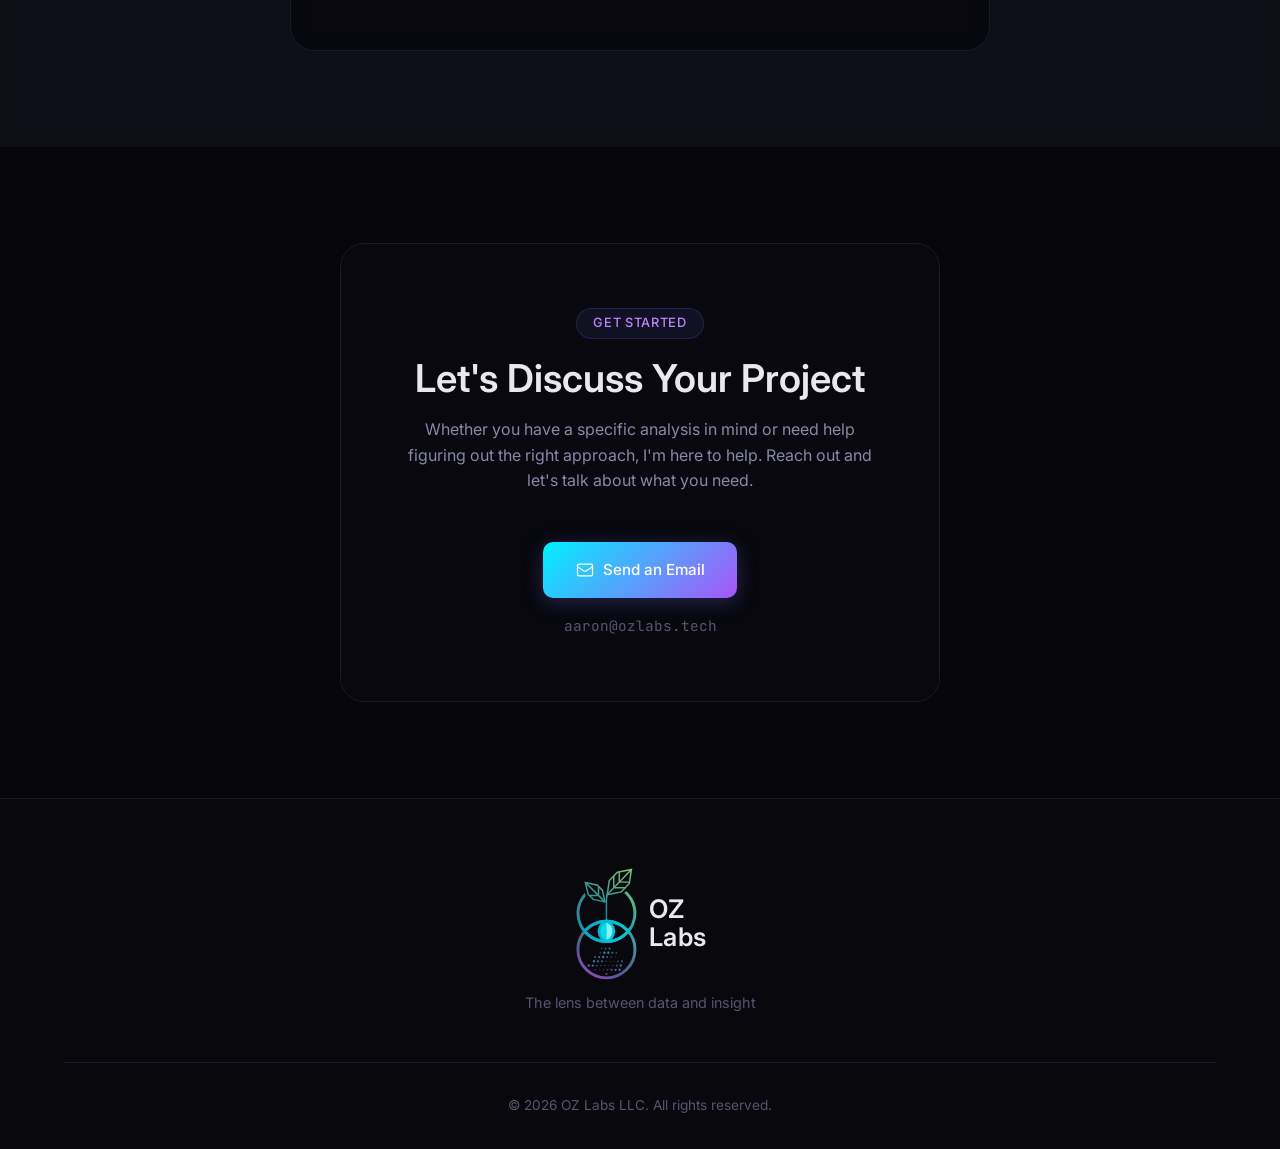
==== commit 211c17d6: "Nav uses full seed favicon; two-line footer wordmark; spatiotemporal card - Nav logo: full-crop seed" ====
--- a/index.html
+++ b/index.html
@@ -82,7 +82,7 @@
     <nav class="navbar">
         <div class="nav-container">
             <a href="#" class="logo">
-                <img class="logo-eye" src="img/ozlabs-favicon.svg" alt="OZ Labs">
+                <img class="logo-eye" src="img/ozlabs-favicon-full.svg" alt="OZ Labs">
                 <span class="logo-text">OZ Labs</span>
             </a>
             <button class="nav-toggle" aria-label="Toggle navigation">
@@ -297,7 +297,7 @@
             <div class="footer-content">
                 <div class="footer-brand">
                     <img class="footer-logo-eye" src="img/ozlabs-logo.svg" alt="OZ Labs">
-                    <span>OZ Labs</span>
+                    <span class="footer-wordmark">OZ<br>Labs</span>
                 </div>
                 <p class="footer-tagline">The lens between data and insight</p>
             </div>
--- a/styles.css
+++ b/styles.css
@@ -736,6 +736,15 @@
     gap: var(--space-sm);
     font-weight: 500;
     margin-bottom: var(--space-sm);
+}
+
+.footer-wordmark {
+    font-size: 1.6rem;
+    font-weight: 600;
+    line-height: 1.1;
+    letter-spacing: 0.02em;
+    text-align: left;
+    color: var(--color-text);
 }
 
 .footer-brand .logo-oz {
@@ -1250,7 +1259,7 @@
 }
 
 /* ============================================
-   Logo (OZ Labs seed favicon SVG; the footer uses the full seed logo)
+   Logo (nav: full seed favicon SVG; the footer uses the full seed logo)
    ============================================ */
 
 .logo-eye {
